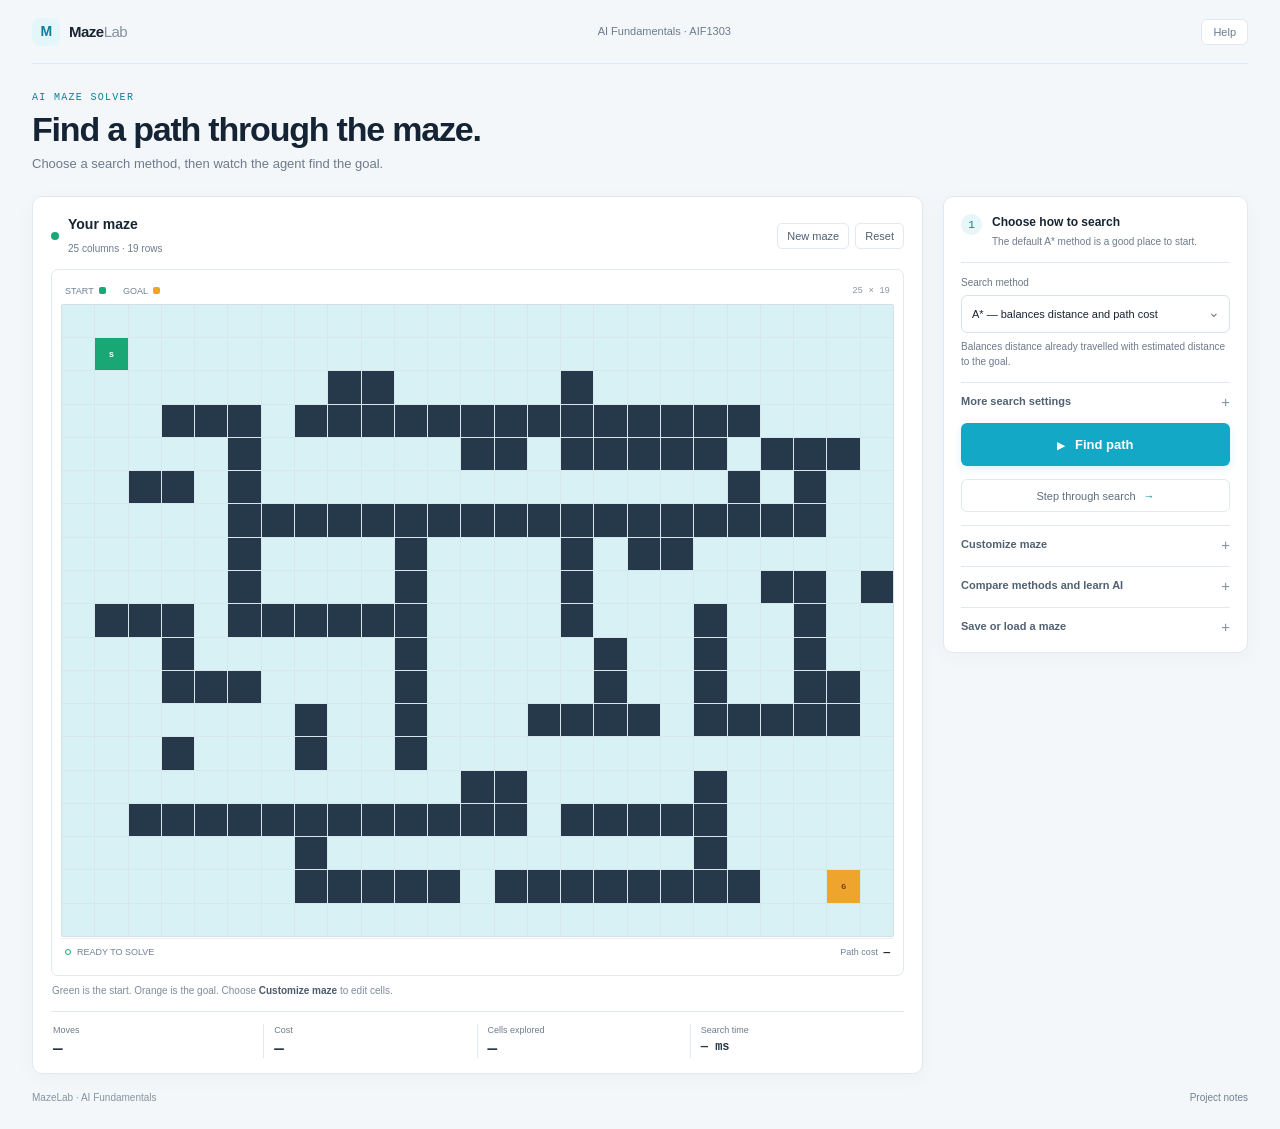
==== index.html @ 2d94a8fa "Simplify MazeLab interface for first-time users" ====
<!doctype html>
<html lang="en">
<head>
  <meta charset="utf-8" />
  <meta name="viewport" content="width=device-width, initial-scale=1" />
  <meta name="theme-color" content="#f4f7fa" />
  <title>MazeLab — AI Maze Solver</title>
  <link rel="stylesheet" href="styles.css" />
</head>
<body>
  <main class="app-shell">
    <header class="topbar">
      <a class="brand" href="#" aria-label="MazeLab home"><span class="brand-mark">M</span><span>Maze<span>Lab</span></span></a>
      <span class="course-label">AI Fundamentals · AIF1303</span>
      <button class="help-button" id="helpBtn" aria-label="Open help">Help</button>
    </header>

    <section class="intro">
      <div>
        <p class="eyebrow">AI MAZE SOLVER</p>
        <h1>Find a path through the maze.</h1>
        <p class="intro-copy">Choose a search method, then watch the agent find the goal.</p>
      </div>
    </section>

    <section class="workspace">
      <section class="map-column" aria-label="Maze workspace">
        <div class="map-toolbar">
          <div class="map-heading"><span class="map-live"></span><div><h2>Your maze</h2><span id="mapSubtitle">25 columns · 19 rows</span></div></div>
          <div class="toolbar-actions">
            <button class="quiet-button" id="generateBtn">New maze</button>
            <button class="quiet-button" id="resetBtn">Reset</button>
          </div>
        </div>
        <div class="board-wrap">
          <div class="board-head"><span>START <i class="key-dot start-dot"></i></span><span>GOAL <i class="key-dot goal-dot"></i></span><span class="coord-label" id="coordLabel">25 × 19</span></div>
          <div id="maze" class="maze" role="grid" aria-label="Editable maze grid"></div>
          <div class="board-foot"><span><i class="foot-pulse"></i><span id="runState">Ready to solve</span></span><span>Path cost <b id="pathCost">—</b></span></div>
        </div>
        <p class="edit-hint">Green is the start. Orange is the goal. Choose <b>Customize maze</b> to edit cells.</p>
        <div class="result-strip" aria-live="polite">
          <div><span>Moves</span><b id="lengthMetric">—</b></div>
          <div><span>Cost</span><b id="costMetric">—</b></div>
          <div><span>Cells explored</span><b id="exploredMetric">—</b></div>
          <div class="result-time"><span>Search time</span><b><strong id="timeMetric">—</strong> ms</b></div>
        </div>
      </section>

      <aside class="control-panel">
        <div class="step-label"><span>1</span><div><b>Choose how to search</b><small>The default A* method is a good place to start.</small></div></div>
        <label class="select-label" for="algorithm">Search method</label>
        <div class="select-wrap"><select id="algorithm"><option value="astar">A* — balances distance and path cost</option><option value="bfs">Breadth-first — fewest moves</option><option value="ucs">Uniform-cost — lowest total cost</option><option value="greedy">Greedy — follows the goal estimate</option></select><span class="select-chevron">⌄</span></div>
        <p class="algorithm-note" id="algorithmNote">Balances distance so far with estimated distance to the goal.</p>

        <details class="settings-details">
          <summary>More search settings</summary>
          <div class="details-content">
            <div class="field-row"><label class="select-label">Distance estimate</label><span class="field-value" id="heuristicValue">Manhattan</span></div>
            <div class="segmented" id="heuristics"><button class="segment active" data-value="manhattan">Manhattan</button><button class="segment" data-value="euclidean">Euclidean</button></div>
            <div class="range-block"><div class="field-row"><label class="select-label" for="sizeRange">Maze size</label><span class="field-value" id="sizeValue">25 × 19</span></div><input id="sizeRange" class="range" type="range" min="15" max="35" step="2" value="25"><div class="range-labels"><span>Smaller</span><span>Larger</span></div></div>
            <div class="range-block"><div class="field-row"><label class="select-label" for="speedRange">Animation speed</label><span class="field-value" id="speedValue">3×</span></div><input id="speedRange" class="range" type="range" min="1" max="5" value="3"><div class="range-labels"><span>Slower</span><span>Faster</span></div></div>
          </div>
        </details>

        <button class="primary-button" id="solveBtn"><span class="play-icon">▶</span> Find path</button>
        <button class="step-button" id="stepBtn">Step through search <span>→</span></button>

        <details class="edit-details">
          <summary>Customize maze</summary>
          <div class="details-content">
            <p class="details-help">Select a tool, then click or drag on the grid. Select a tool again to stop editing.</p>
            <div class="tool-grid">
              <button class="tool" data-tool="wall"><span class="tool-icon wall-icon"></span><span>Draw wall</span></button>
              <button class="tool" data-tool="erase"><span class="tool-icon erase-icon">⌫</span><span>Eraser</span></button>
              <button class="tool" data-tool="start"><span class="tool-icon start-icon"></span><span>Move start</span></button>
              <button class="tool" data-tool="goal"><span class="tool-icon goal-icon"></span><span>Move goal</span></button>
              <button class="tool" data-tool="weight"><span class="tool-icon weight-icon">2</span><span>High-cost tile</span></button>
              <button class="tool clear-tool" id="clearBtn"><span class="tool-icon clear-icon">↺</span><span>Clear walls</span></button>
            </div>
            <p class="tool-hint" id="toolHint">Editing is off. Choose a tool above to begin.</p>
          </div>
        </details>

        <details class="more-details">
          <summary>Compare methods and learn AI</summary>
          <div class="details-content">
            <button class="link-button" id="compareBtn">Compare search methods <span>↗</span></button>
            <button class="link-button" id="cspBtn">Try the constraint puzzle <span>↗</span></button>
            <button class="link-button" id="learnBtn">How does the agent decide? <span>↗</span></button>
          </div>
        </details>

        <details class="save-details">
          <summary>Save or load a maze</summary>
          <div class="details-content file-actions">
            <button class="quiet-button" id="downloadBtn">Export maze</button>
            <label class="quiet-button import-button">Import maze<input id="uploadInput" type="file" accept="application/json,.json" aria-label="Import maze JSON"></label>
          </div>
        </details>
      </aside>
    </section>

    <footer><span>MazeLab · AI Fundamentals</span><a href="README.md">Project notes</a></footer>
  </main>
  <div id="toast" class="toast" role="status"></div>
  <dialog id="modal" class="modal"><div class="modal-top"><span class="modal-kicker">MAZELAB · FIELD NOTES</span><button id="closeModal" aria-label="Close">×</button></div><div id="modalContent"></div></dialog>
  <script src="app.js"></script>
</body>
</html>
---- styles.css ----
:root{--bg:#f4f7fa;--surface:#fff;--line:#e2e8ef;--text:#172432;--muted:#6d7b8b;--soft:#f8fafc;--cyan:#14a8c7;--cyan-dark:#087f9b;--orange:#efa52d;--green:#19a875;--wall:#26394b;--mono:ui-monospace,SFMono-Regular,Menlo,monospace;--sans:Inter,-apple-system,BlinkMacSystemFont,"Segoe UI",sans-serif}*{box-sizing:border-box}body{margin:0;background:var(--bg);color:var(--text);font:14px/1.45 var(--sans);min-height:100vh}.app-shell{max-width:1280px;padding:0 32px;margin:auto}.topbar{height:64px;border-bottom:1px solid var(--line);display:flex;align-items:center;justify-content:space-between}.brand{display:flex;align-items:center;gap:9px;text-decoration:none;color:var(--text);font-size:15px;font-weight:750;letter-spacing:-.5px}.brand>span:last-child>span{font-weight:450;color:#8391a0}.brand-mark{display:grid;place-items:center;width:28px;height:28px;border-radius:8px;background:#e3f6fa;color:var(--cyan-dark);font-size:14px}.course-label{font-size:11px;color:var(--muted)}.help-button{padding:6px 11px;border:1px solid var(--line);border-radius:6px;background:var(--surface);color:var(--muted);font:11px var(--sans);cursor:pointer}.help-button:hover,.quiet-button:hover{border-color:#b8c8d5;color:var(--text)}.intro{padding:28px 0 22px}.eyebrow{font:10px var(--mono);letter-spacing:1.3px;color:var(--cyan-dark);margin:0 0 7px}.intro h1{font-size:clamp(25px,3vw,34px);letter-spacing:-1.2px;line-height:1.13;margin:0;color:#152434}.intro-copy{margin:7px 0 0;color:var(--muted);font-size:13px}.workspace{display:grid;grid-template-columns:minmax(0,1fr) 305px;gap:20px;align-items:start}.map-column,.control-panel{border:1px solid var(--line);border-radius:10px;background:var(--surface);box-shadow:0 5px 20px #20374a08}.map-column{padding:17px 18px 15px;min-width:0}.map-toolbar{display:flex;align-items:center;justify-content:space-between;margin-bottom:12px}.map-heading{display:flex;align-items:center;gap:9px}.map-live{width:8px;height:8px;background:var(--green);border-radius:50%}.map-heading h2{font-size:14px;margin:0 0 2px;font-weight:650}.map-heading span:not(.map-live){font-size:10px;color:var(--muted)}.toolbar-actions{display:flex;gap:6px}.quiet-button{border:1px solid var(--line);background:var(--surface);color:#4f6070;border-radius:5px;padding:6px 9px;font:11px var(--sans);cursor:pointer}.board-wrap{border:1px solid var(--line);border-radius:7px;background:#fff;padding:9px}.board-head,.board-foot{height:25px;display:flex;align-items:center;justify-content:space-between;padding:0 4px;color:#718194;font-size:9px}.board-head{justify-content:flex-start;gap:17px}.key-dot{display:inline-block;margin-left:3px;width:7px;height:7px;border-radius:2px}.start-dot{background:var(--green)}.goal-dot{background:var(--orange)}.coord-label{margin-left:auto;font:9px var(--mono);color:#8795a4}.maze{display:grid;grid-template-columns:repeat(25,minmax(0,1fr));grid-template-rows:repeat(19,minmax(8px,1fr));aspect-ratio:25/19;width:100%;background:#d6e8ed;gap:1px;border:1px solid #d4e0e6;touch-action:none;user-select:none;border-radius:2px;overflow:hidden}.cell{position:relative;background:#d8f1f5;cursor:default;transition:background-color .1s}.maze.editing .cell{cursor:crosshair}.algorithm-note{margin:-6px 0 0;color:var(--muted);font-size:10px;line-height:1.45}.cell:hover{filter:brightness(.95)}.cell.wall{background:var(--wall)!important}.cell.weight{background:#846bb0!important}.cell.start{background:var(--green)!important;z-index:2}.cell.goal{background:var(--orange)!important;z-index:2}.cell.visited{background:#a6dce6!important}.cell.path{background:#ffd47e!important;z-index:1}.cell.path.start{background:var(--green)!important}.cell.path.goal{background:var(--orange)!important}.cell.weight:after{content:'2';position:absolute;inset:0;display:grid;place-items:center;color:#fff;font:7px var(--mono)}.cell.start:after{content:'S';position:absolute;inset:0;display:grid;place-items:center;color:#fff;font:700 8px var(--mono)}.cell.goal:after{content:'G';position:absolute;inset:0;display:grid;place-items:center;color:#63410b;font:700 8px var(--mono)}.board-foot{border-top:1px solid #eef1f4;margin-top:1px;height:28px}.board-foot>span:first-child{display:flex;align-items:center;gap:6px}.foot-pulse{width:6px;height:6px;border:1px solid var(--green);border-radius:50%}.board-foot b{color:var(--text);font:600 11px var(--mono);margin-left:3px}.edit-hint{font-size:10px;color:#7e8c99;margin:8px 1px 13px}.edit-hint b{font-weight:600;color:#4a5b6b}.result-strip{display:grid;grid-template-columns:repeat(4,1fr);border-top:1px solid var(--line);padding-top:12px}.result-strip>div{display:flex;flex-direction:column;gap:3px;padding:0 10px;border-right:1px solid var(--line)}.result-strip>div:first-child{padding-left:2px}.result-strip>div:last-child{border:0}.result-strip span{font-size:9px;color:var(--muted)}.result-strip b{font:600 16px var(--mono);color:#25384a}.result-strip .result-time b{font-size:12px}.result-strip .result-time strong{font-weight:600}.control-panel{padding:17px;display:flex;flex-direction:column;gap:13px}.step-label{display:flex;gap:10px;align-items:flex-start;padding-bottom:13px;border-bottom:1px solid var(--line)}.step-label>span{display:grid;place-items:center;width:21px;height:21px;flex:0 0 21px;background:#e7f6f8;border-radius:50%;color:var(--cyan-dark);font:11px var(--mono)}.step-label div{display:flex;flex-direction:column;gap:3px}.step-label b{font-size:12px;font-weight:650}.step-label small{font-size:10px;line-height:1.4;color:var(--muted)}.select-label{font-size:10px;color:#687787}.control-panel>.select-label{margin-bottom:-8px}.select-wrap{position:relative}.select-wrap select{appearance:none;width:100%;height:38px;border:1px solid #d9e2e9;border-radius:6px;background:#fff;color:var(--text);font:11px var(--sans);padding:0 29px 0 10px;outline:none}.select-wrap select:focus{border-color:var(--cyan)}.select-chevron{position:absolute;right:10px;top:7px;color:#708191;pointer-events:none}.primary-button{height:43px;border:0;border-radius:6px;background:var(--cyan);color:#fff;font:650 13px var(--sans);cursor:pointer;box-shadow:0 3px 8px #14a8c726}.primary-button:hover{background:var(--cyan-dark)}.play-icon{font-size:10px;margin-right:6px}.step-button{height:33px;border:1px solid var(--line);border-radius:6px;background:#fff;color:#5e6e7d;font:11px var(--sans);cursor:pointer}.step-button span{color:var(--cyan-dark);padding-left:5px}.step-button:hover{border-color:#bccad5;color:var(--text)}details{border-top:1px solid var(--line);padding-top:10px}summary{list-style:none;cursor:pointer;display:flex;align-items:center;justify-content:space-between;color:#506172;font-size:11px;font-weight:550}summary::-webkit-details-marker{display:none}summary:after{content:'+';font:15px var(--sans);color:#8292a1}details[open]>summary:after{content:'−'}.details-content{padding-top:11px}.settings-details{margin-top:0}.field-row{display:flex;align-items:center;justify-content:space-between}.field-value{font:10px var(--mono);color:#537180}.segmented{display:flex;gap:4px;margin-top:7px;padding:3px;background:#f2f5f7;border-radius:5px}.segment{flex:1;padding:6px;border:0;border-radius:3px;background:transparent;color:#758392;font:9px var(--sans);cursor:pointer}.segment.active{background:#fff;color:#207c90;box-shadow:0 1px 3px #132c3b18}.range-block{margin-top:13px}.range{appearance:none;width:100%;height:3px;background:#dce4e9;display:block;margin:11px 0 6px;border-radius:3px;outline:none}.range::-webkit-slider-thumb{appearance:none;width:11px;height:11px;border:2px solid white;border-radius:50%;background:var(--cyan);box-shadow:0 0 0 1px var(--cyan);cursor:grab}.range-labels{display:flex;justify-content:space-between;color:#9aa5af;font-size:9px}.edit-details,.more-details,.save-details{margin-top:0}.details-help,.tool-hint{font-size:10px;line-height:1.4;color:var(--muted);margin:0 0 9px}.tool-grid{display:grid;grid-template-columns:1fr 1fr;gap:5px}.tool{display:flex;align-items:center;gap:7px;min-height:32px;border:1px solid var(--line);background:#fff;color:#536474;border-radius:5px;padding:5px 7px;font:10px var(--sans);cursor:pointer}.tool.active{border-color:#55bacd;background:#edf9fb;color:#087f9b}.tool-icon{width:10px;height:10px;display:grid;place-items:center;flex:0 0 10px}.wall-icon{background:var(--wall);border-radius:2px}.erase-icon,.clear-icon{font-size:12px}.start-icon{width:8px;height:8px;border-radius:50%;background:var(--green)}.goal-icon{width:8px;height:8px;background:var(--orange);border-radius:2px}.weight-icon{border:1px solid #8a70b3;color:#7961a0;border-radius:2px;font:7px var(--mono)}.clear-tool{color:#607181}.tool-hint{margin:8px 0 0}.link-button{display:flex;width:100%;justify-content:space-between;align-items:center;border:0;background:transparent;color:#536575;padding:7px 0;text-align:left;font:10px var(--sans);cursor:pointer}.link-button+ .link-button{border-top:1px solid #eef1f4}.link-button span{color:var(--cyan-dark)}.file-actions{display:flex;gap:7px}.import-button{position:relative;overflow:hidden;cursor:pointer}.import-button input{position:absolute;inset:0;opacity:0;width:100%;height:100%;cursor:pointer}.toast{position:fixed;bottom:18px;left:50%;transform:translate(-50%,15px);opacity:0;pointer-events:none;background:#223343;color:#fff;padding:9px 13px;border-radius:6px;font:11px var(--sans);z-index:20;transition:.18s;box-shadow:0 8px 25px #0002}.toast.show{opacity:1;transform:translate(-50%,0)}.modal{width:min(560px,calc(100% - 28px));border:1px solid #d8e1e8;border-radius:10px;background:#fff;color:var(--text);padding:19px;box-shadow:0 22px 70px #1e344025}.modal::backdrop{background:#1c2b3e44;backdrop-filter:blur(2px)}.modal-top{display:flex;justify-content:space-between;align-items:center;border-bottom:1px solid var(--line);padding-bottom:10px}.modal-top button{width:26px;height:26px;border:0;border-radius:5px;background:#f3f6f8;color:#657484;font-size:19px;cursor:pointer}.modal-kicker{color:var(--cyan-dark);font:9px var(--mono);letter-spacing:.5px}.modal h2{font-size:21px;line-height:1.2;letter-spacing:-.4px;margin:18px 0 7px}.modal p{font-size:12px;line-height:1.6;color:#697887}.modal h3{font-size:11px;color:#297f92;margin:15px 0 3px}.modal ul{padding-left:17px;color:#5f6f7e;font-size:11px;line-height:1.8}.comparison{width:100%;border-collapse:collapse;margin-top:14px;font:10px var(--sans)}.comparison th,.comparison td{padding:9px 7px;border-bottom:1px solid var(--line);text-align:left}.comparison th{color:#748291;font-size:9px}.comparison td{color:#344556}.comparison tr.best td:first-child{color:#198864;font-weight:650}.modal-callout{border-left:2px solid var(--cyan);background:#eff8fa;padding:9px 11px;color:#526879;font-size:10px;line-height:1.55;margin-top:13px}.csp-graph{display:grid;grid-template-columns:repeat(3,1fr);gap:7px;margin:14px 0}.csp-graph article{min-height:53px;border:1px solid color-mix(in srgb,var(--zone),transparent 52%);background:color-mix(in srgb,var(--zone),transparent 93%);border-radius:5px;padding:8px;display:flex;flex-direction:column;gap:5px}.csp-graph article span{font:8px var(--mono);color:#7b8996;letter-spacing:.6px}.csp-graph article b{font-size:10px;color:var(--zone)}.csp-stats{display:flex;gap:12px;flex-wrap:wrap;font-size:9px;color:#697887}.csp-stats b{font:600 12px var(--mono);color:#344657;margin-right:3px}footer{display:flex;justify-content:space-between;padding:17px 0 22px;color:#8794a1;font-size:10px}footer a{color:#718190;text-decoration:none}footer a:hover{color:var(--cyan-dark)}
@media(max-width:900px){.app-shell{padding:0 20px}.workspace{grid-template-columns:minmax(0,1fr) 275px;gap:12px}.map-column{padding:12px}.control-panel{padding:13px}.result-strip>div{padding:0 6px}}
@media(max-width:700px){.app-shell{padding:0 12px}.topbar{height:56px}.course-label{display:none}.intro{padding:22px 0 17px}.intro h1{font-size:26px}.intro-copy{font-size:12px}.workspace{grid-template-columns:1fr;gap:11px}.map-column{order:1}.control-panel{order:2}.maze{grid-template-rows:repeat(var(--rows,19),minmax(7px,1fr))}.board-wrap{padding:6px}.result-strip{grid-template-columns:repeat(4,1fr)}.result-strip span{font-size:8px}.result-strip b{font-size:13px}.result-strip .result-time b{font-size:10px}.control-panel{gap:11px}.toolbar-actions{gap:4px}.quiet-button{padding:6px 7px;font-size:10px}.edit-hint{margin-bottom:10px}.modal{padding:15px}.modal h2{font-size:18px}}
@media(max-width:390px){.result-strip{grid-template-columns:repeat(2,1fr);row-gap:10px}.result-strip>div:nth-child(2){border-right:0}.result-strip>div:nth-child(3){padding-left:2px}.board-head{gap:10px}.coord-label{font-size:8px}}
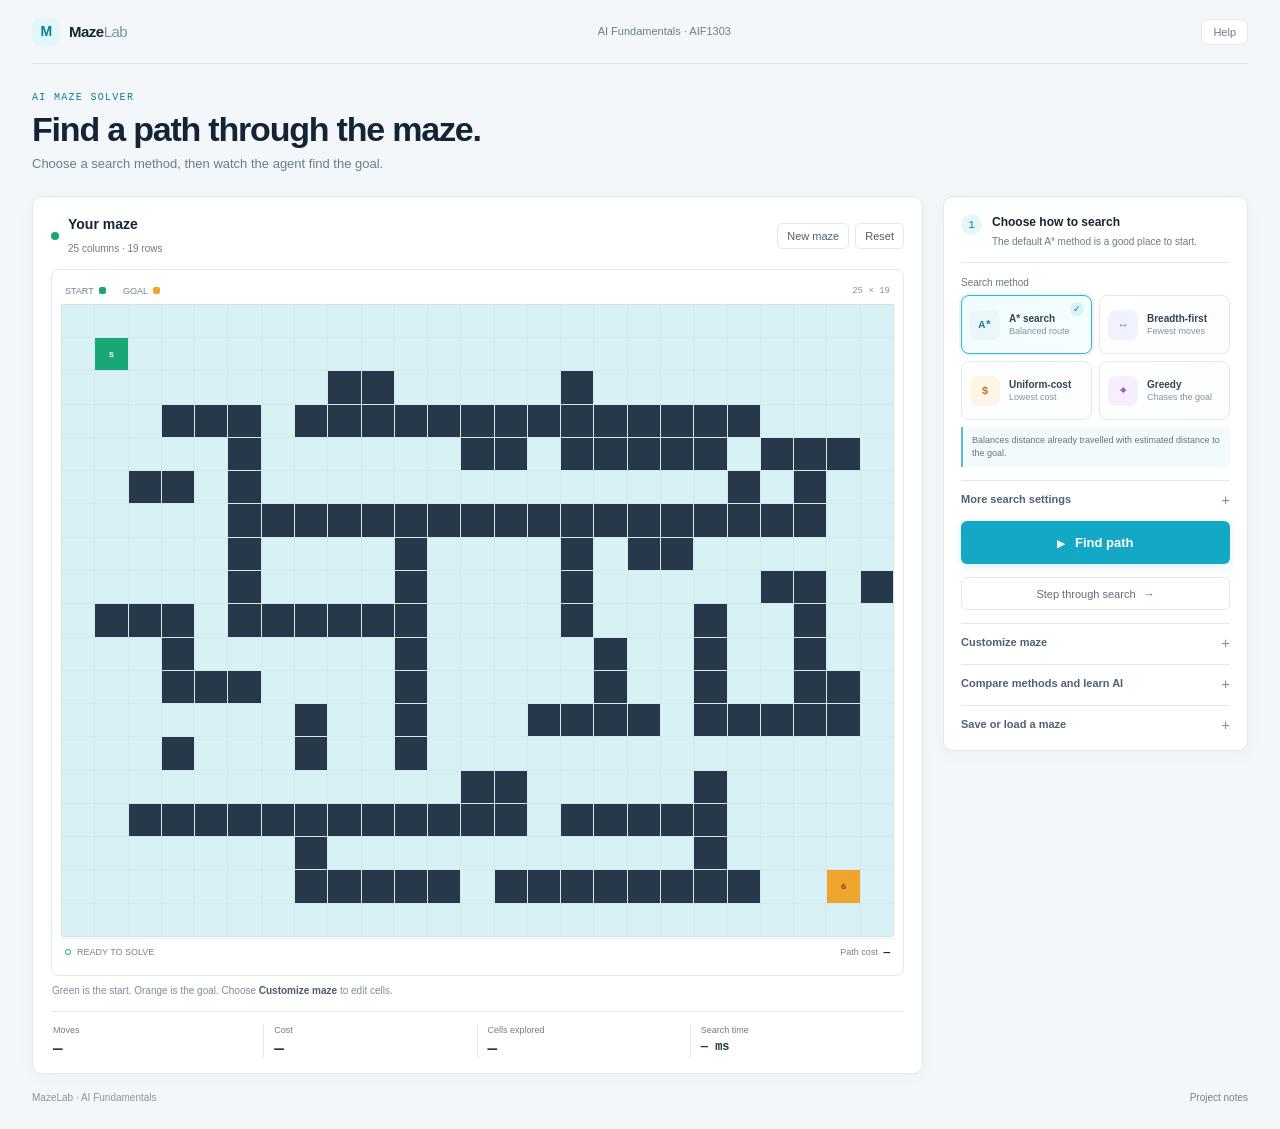
==== commit 1ee5c3ed: "Make search method selection interactive" ====
--- a/index.html
+++ b/index.html
@@ -48,8 +48,13 @@
 
       <aside class="control-panel">
         <div class="step-label"><span>1</span><div><b>Choose how to search</b><small>The default A* method is a good place to start.</small></div></div>
-        <label class="select-label" for="algorithm">Search method</label>
-        <div class="select-wrap"><select id="algorithm"><option value="astar">A* — balances distance and path cost</option><option value="bfs">Breadth-first — fewest moves</option><option value="ucs">Uniform-cost — lowest total cost</option><option value="greedy">Greedy — follows the goal estimate</option></select><span class="select-chevron">⌄</span></div>
+        <span class="select-label">Search method</span>
+        <div class="algorithm-picker" role="group" aria-label="Choose a search method">
+          <button class="algorithm-card selected" type="button" data-algorithm="astar" aria-pressed="true"><span class="algorithm-symbol">A*</span><span class="algorithm-copy"><b>A* search</b><small>Balanced route</small></span><span class="algorithm-check">✓</span></button>
+          <button class="algorithm-card" type="button" data-algorithm="bfs" aria-pressed="false"><span class="algorithm-symbol">↔</span><span class="algorithm-copy"><b>Breadth-first</b><small>Fewest moves</small></span><span class="algorithm-check">✓</span></button>
+          <button class="algorithm-card" type="button" data-algorithm="ucs" aria-pressed="false"><span class="algorithm-symbol">$</span><span class="algorithm-copy"><b>Uniform-cost</b><small>Lowest cost</small></span><span class="algorithm-check">✓</span></button>
+          <button class="algorithm-card" type="button" data-algorithm="greedy" aria-pressed="false"><span class="algorithm-symbol">⌖</span><span class="algorithm-copy"><b>Greedy</b><small>Chases the goal</small></span><span class="algorithm-check">✓</span></button>
+        </div>
         <p class="algorithm-note" id="algorithmNote">Balances distance so far with estimated distance to the goal.</p>
 
         <details class="settings-details">
--- a/styles.css
+++ b/styles.css
@@ -1,4 +1,4 @@
-:root{--bg:#f4f7fa;--surface:#fff;--line:#e2e8ef;--text:#172432;--muted:#6d7b8b;--soft:#f8fafc;--cyan:#14a8c7;--cyan-dark:#087f9b;--orange:#efa52d;--green:#19a875;--wall:#26394b;--mono:ui-monospace,SFMono-Regular,Menlo,monospace;--sans:Inter,-apple-system,BlinkMacSystemFont,"Segoe UI",sans-serif}*{box-sizing:border-box}body{margin:0;background:var(--bg);color:var(--text);font:14px/1.45 var(--sans);min-height:100vh}.app-shell{max-width:1280px;padding:0 32px;margin:auto}.topbar{height:64px;border-bottom:1px solid var(--line);display:flex;align-items:center;justify-content:space-between}.brand{display:flex;align-items:center;gap:9px;text-decoration:none;color:var(--text);font-size:15px;font-weight:750;letter-spacing:-.5px}.brand>span:last-child>span{font-weight:450;color:#8391a0}.brand-mark{display:grid;place-items:center;width:28px;height:28px;border-radius:8px;background:#e3f6fa;color:var(--cyan-dark);font-size:14px}.course-label{font-size:11px;color:var(--muted)}.help-button{padding:6px 11px;border:1px solid var(--line);border-radius:6px;background:var(--surface);color:var(--muted);font:11px var(--sans);cursor:pointer}.help-button:hover,.quiet-button:hover{border-color:#b8c8d5;color:var(--text)}.intro{padding:28px 0 22px}.eyebrow{font:10px var(--mono);letter-spacing:1.3px;color:var(--cyan-dark);margin:0 0 7px}.intro h1{font-size:clamp(25px,3vw,34px);letter-spacing:-1.2px;line-height:1.13;margin:0;color:#152434}.intro-copy{margin:7px 0 0;color:var(--muted);font-size:13px}.workspace{display:grid;grid-template-columns:minmax(0,1fr) 305px;gap:20px;align-items:start}.map-column,.control-panel{border:1px solid var(--line);border-radius:10px;background:var(--surface);box-shadow:0 5px 20px #20374a08}.map-column{padding:17px 18px 15px;min-width:0}.map-toolbar{display:flex;align-items:center;justify-content:space-between;margin-bottom:12px}.map-heading{display:flex;align-items:center;gap:9px}.map-live{width:8px;height:8px;background:var(--green);border-radius:50%}.map-heading h2{font-size:14px;margin:0 0 2px;font-weight:650}.map-heading span:not(.map-live){font-size:10px;color:var(--muted)}.toolbar-actions{display:flex;gap:6px}.quiet-button{border:1px solid var(--line);background:var(--surface);color:#4f6070;border-radius:5px;padding:6px 9px;font:11px var(--sans);cursor:pointer}.board-wrap{border:1px solid var(--line);border-radius:7px;background:#fff;padding:9px}.board-head,.board-foot{height:25px;display:flex;align-items:center;justify-content:space-between;padding:0 4px;color:#718194;font-size:9px}.board-head{justify-content:flex-start;gap:17px}.key-dot{display:inline-block;margin-left:3px;width:7px;height:7px;border-radius:2px}.start-dot{background:var(--green)}.goal-dot{background:var(--orange)}.coord-label{margin-left:auto;font:9px var(--mono);color:#8795a4}.maze{display:grid;grid-template-columns:repeat(25,minmax(0,1fr));grid-template-rows:repeat(19,minmax(8px,1fr));aspect-ratio:25/19;width:100%;background:#d6e8ed;gap:1px;border:1px solid #d4e0e6;touch-action:none;user-select:none;border-radius:2px;overflow:hidden}.cell{position:relative;background:#d8f1f5;cursor:default;transition:background-color .1s}.maze.editing .cell{cursor:crosshair}.algorithm-note{margin:-6px 0 0;color:var(--muted);font-size:10px;line-height:1.45}.cell:hover{filter:brightness(.95)}.cell.wall{background:var(--wall)!important}.cell.weight{background:#846bb0!important}.cell.start{background:var(--green)!important;z-index:2}.cell.goal{background:var(--orange)!important;z-index:2}.cell.visited{background:#a6dce6!important}.cell.path{background:#ffd47e!important;z-index:1}.cell.path.start{background:var(--green)!important}.cell.path.goal{background:var(--orange)!important}.cell.weight:after{content:'2';position:absolute;inset:0;display:grid;place-items:center;color:#fff;font:7px var(--mono)}.cell.start:after{content:'S';position:absolute;inset:0;display:grid;place-items:center;color:#fff;font:700 8px var(--mono)}.cell.goal:after{content:'G';position:absolute;inset:0;display:grid;place-items:center;color:#63410b;font:700 8px var(--mono)}.board-foot{border-top:1px solid #eef1f4;margin-top:1px;height:28px}.board-foot>span:first-child{display:flex;align-items:center;gap:6px}.foot-pulse{width:6px;height:6px;border:1px solid var(--green);border-radius:50%}.board-foot b{color:var(--text);font:600 11px var(--mono);margin-left:3px}.edit-hint{font-size:10px;color:#7e8c99;margin:8px 1px 13px}.edit-hint b{font-weight:600;color:#4a5b6b}.result-strip{display:grid;grid-template-columns:repeat(4,1fr);border-top:1px solid var(--line);padding-top:12px}.result-strip>div{display:flex;flex-direction:column;gap:3px;padding:0 10px;border-right:1px solid var(--line)}.result-strip>div:first-child{padding-left:2px}.result-strip>div:last-child{border:0}.result-strip span{font-size:9px;color:var(--muted)}.result-strip b{font:600 16px var(--mono);color:#25384a}.result-strip .result-time b{font-size:12px}.result-strip .result-time strong{font-weight:600}.control-panel{padding:17px;display:flex;flex-direction:column;gap:13px}.step-label{display:flex;gap:10px;align-items:flex-start;padding-bottom:13px;border-bottom:1px solid var(--line)}.step-label>span{display:grid;place-items:center;width:21px;height:21px;flex:0 0 21px;background:#e7f6f8;border-radius:50%;color:var(--cyan-dark);font:11px var(--mono)}.step-label div{display:flex;flex-direction:column;gap:3px}.step-label b{font-size:12px;font-weight:650}.step-label small{font-size:10px;line-height:1.4;color:var(--muted)}.select-label{font-size:10px;color:#687787}.control-panel>.select-label{margin-bottom:-8px}.select-wrap{position:relative}.select-wrap select{appearance:none;width:100%;height:38px;border:1px solid #d9e2e9;border-radius:6px;background:#fff;color:var(--text);font:11px var(--sans);padding:0 29px 0 10px;outline:none}.select-wrap select:focus{border-color:var(--cyan)}.select-chevron{position:absolute;right:10px;top:7px;color:#708191;pointer-events:none}.primary-button{height:43px;border:0;border-radius:6px;background:var(--cyan);color:#fff;font:650 13px var(--sans);cursor:pointer;box-shadow:0 3px 8px #14a8c726}.primary-button:hover{background:var(--cyan-dark)}.play-icon{font-size:10px;margin-right:6px}.step-button{height:33px;border:1px solid var(--line);border-radius:6px;background:#fff;color:#5e6e7d;font:11px var(--sans);cursor:pointer}.step-button span{color:var(--cyan-dark);padding-left:5px}.step-button:hover{border-color:#bccad5;color:var(--text)}details{border-top:1px solid var(--line);padding-top:10px}summary{list-style:none;cursor:pointer;display:flex;align-items:center;justify-content:space-between;color:#506172;font-size:11px;font-weight:550}summary::-webkit-details-marker{display:none}summary:after{content:'+';font:15px var(--sans);color:#8292a1}details[open]>summary:after{content:'−'}.details-content{padding-top:11px}.settings-details{margin-top:0}.field-row{display:flex;align-items:center;justify-content:space-between}.field-value{font:10px var(--mono);color:#537180}.segmented{display:flex;gap:4px;margin-top:7px;padding:3px;background:#f2f5f7;border-radius:5px}.segment{flex:1;padding:6px;border:0;border-radius:3px;background:transparent;color:#758392;font:9px var(--sans);cursor:pointer}.segment.active{background:#fff;color:#207c90;box-shadow:0 1px 3px #132c3b18}.range-block{margin-top:13px}.range{appearance:none;width:100%;height:3px;background:#dce4e9;display:block;margin:11px 0 6px;border-radius:3px;outline:none}.range::-webkit-slider-thumb{appearance:none;width:11px;height:11px;border:2px solid white;border-radius:50%;background:var(--cyan);box-shadow:0 0 0 1px var(--cyan);cursor:grab}.range-labels{display:flex;justify-content:space-between;color:#9aa5af;font-size:9px}.edit-details,.more-details,.save-details{margin-top:0}.details-help,.tool-hint{font-size:10px;line-height:1.4;color:var(--muted);margin:0 0 9px}.tool-grid{display:grid;grid-template-columns:1fr 1fr;gap:5px}.tool{display:flex;align-items:center;gap:7px;min-height:32px;border:1px solid var(--line);background:#fff;color:#536474;border-radius:5px;padding:5px 7px;font:10px var(--sans);cursor:pointer}.tool.active{border-color:#55bacd;background:#edf9fb;color:#087f9b}.tool-icon{width:10px;height:10px;display:grid;place-items:center;flex:0 0 10px}.wall-icon{background:var(--wall);border-radius:2px}.erase-icon,.clear-icon{font-size:12px}.start-icon{width:8px;height:8px;border-radius:50%;background:var(--green)}.goal-icon{width:8px;height:8px;background:var(--orange);border-radius:2px}.weight-icon{border:1px solid #8a70b3;color:#7961a0;border-radius:2px;font:7px var(--mono)}.clear-tool{color:#607181}.tool-hint{margin:8px 0 0}.link-button{display:flex;width:100%;justify-content:space-between;align-items:center;border:0;background:transparent;color:#536575;padding:7px 0;text-align:left;font:10px var(--sans);cursor:pointer}.link-button+ .link-button{border-top:1px solid #eef1f4}.link-button span{color:var(--cyan-dark)}.file-actions{display:flex;gap:7px}.import-button{position:relative;overflow:hidden;cursor:pointer}.import-button input{position:absolute;inset:0;opacity:0;width:100%;height:100%;cursor:pointer}.toast{position:fixed;bottom:18px;left:50%;transform:translate(-50%,15px);opacity:0;pointer-events:none;background:#223343;color:#fff;padding:9px 13px;border-radius:6px;font:11px var(--sans);z-index:20;transition:.18s;box-shadow:0 8px 25px #0002}.toast.show{opacity:1;transform:translate(-50%,0)}.modal{width:min(560px,calc(100% - 28px));border:1px solid #d8e1e8;border-radius:10px;background:#fff;color:var(--text);padding:19px;box-shadow:0 22px 70px #1e344025}.modal::backdrop{background:#1c2b3e44;backdrop-filter:blur(2px)}.modal-top{display:flex;justify-content:space-between;align-items:center;border-bottom:1px solid var(--line);padding-bottom:10px}.modal-top button{width:26px;height:26px;border:0;border-radius:5px;background:#f3f6f8;color:#657484;font-size:19px;cursor:pointer}.modal-kicker{color:var(--cyan-dark);font:9px var(--mono);letter-spacing:.5px}.modal h2{font-size:21px;line-height:1.2;letter-spacing:-.4px;margin:18px 0 7px}.modal p{font-size:12px;line-height:1.6;color:#697887}.modal h3{font-size:11px;color:#297f92;margin:15px 0 3px}.modal ul{padding-left:17px;color:#5f6f7e;font-size:11px;line-height:1.8}.comparison{width:100%;border-collapse:collapse;margin-top:14px;font:10px var(--sans)}.comparison th,.comparison td{padding:9px 7px;border-bottom:1px solid var(--line);text-align:left}.comparison th{color:#748291;font-size:9px}.comparison td{color:#344556}.comparison tr.best td:first-child{color:#198864;font-weight:650}.modal-callout{border-left:2px solid var(--cyan);background:#eff8fa;padding:9px 11px;color:#526879;font-size:10px;line-height:1.55;margin-top:13px}.csp-graph{display:grid;grid-template-columns:repeat(3,1fr);gap:7px;margin:14px 0}.csp-graph article{min-height:53px;border:1px solid color-mix(in srgb,var(--zone),transparent 52%);background:color-mix(in srgb,var(--zone),transparent 93%);border-radius:5px;padding:8px;display:flex;flex-direction:column;gap:5px}.csp-graph article span{font:8px var(--mono);color:#7b8996;letter-spacing:.6px}.csp-graph article b{font-size:10px;color:var(--zone)}.csp-stats{display:flex;gap:12px;flex-wrap:wrap;font-size:9px;color:#697887}.csp-stats b{font:600 12px var(--mono);color:#344657;margin-right:3px}footer{display:flex;justify-content:space-between;padding:17px 0 22px;color:#8794a1;font-size:10px}footer a{color:#718190;text-decoration:none}footer a:hover{color:var(--cyan-dark)}
+:root{--bg:#f4f7fa;--surface:#fff;--line:#e2e8ef;--text:#172432;--muted:#6d7b8b;--soft:#f8fafc;--cyan:#14a8c7;--cyan-dark:#087f9b;--orange:#efa52d;--green:#19a875;--wall:#26394b;--mono:ui-monospace,SFMono-Regular,Menlo,monospace;--sans:Inter,-apple-system,BlinkMacSystemFont,"Segoe UI",sans-serif}*{box-sizing:border-box}body{margin:0;background:var(--bg);color:var(--text);font:14px/1.45 var(--sans);min-height:100vh}.app-shell{max-width:1280px;padding:0 32px;margin:auto}.topbar{height:64px;border-bottom:1px solid var(--line);display:flex;align-items:center;justify-content:space-between}.brand{display:flex;align-items:center;gap:9px;text-decoration:none;color:var(--text);font-size:15px;font-weight:750;letter-spacing:-.5px}.brand>span:last-child>span{font-weight:450;color:#8391a0}.brand-mark{display:grid;place-items:center;width:28px;height:28px;border-radius:8px;background:#e3f6fa;color:var(--cyan-dark);font-size:14px}.course-label{font-size:11px;color:var(--muted)}.help-button{padding:6px 11px;border:1px solid var(--line);border-radius:6px;background:var(--surface);color:var(--muted);font:11px var(--sans);cursor:pointer}.help-button:hover,.quiet-button:hover{border-color:#b8c8d5;color:var(--text)}.intro{padding:28px 0 22px}.eyebrow{font:10px var(--mono);letter-spacing:1.3px;color:var(--cyan-dark);margin:0 0 7px}.intro h1{font-size:clamp(25px,3vw,34px);letter-spacing:-1.2px;line-height:1.13;margin:0;color:#152434}.intro-copy{margin:7px 0 0;color:var(--muted);font-size:13px}.workspace{display:grid;grid-template-columns:minmax(0,1fr) 305px;gap:20px;align-items:start}.map-column,.control-panel{border:1px solid var(--line);border-radius:10px;background:var(--surface);box-shadow:0 5px 20px #20374a08}.map-column{padding:17px 18px 15px;min-width:0}.map-toolbar{display:flex;align-items:center;justify-content:space-between;margin-bottom:12px}.map-heading{display:flex;align-items:center;gap:9px}.map-live{width:8px;height:8px;background:var(--green);border-radius:50%}.map-heading h2{font-size:14px;margin:0 0 2px;font-weight:650}.map-heading span:not(.map-live){font-size:10px;color:var(--muted)}.toolbar-actions{display:flex;gap:6px}.quiet-button{border:1px solid var(--line);background:var(--surface);color:#4f6070;border-radius:5px;padding:6px 9px;font:11px var(--sans);cursor:pointer}.board-wrap{border:1px solid var(--line);border-radius:7px;background:#fff;padding:9px}.board-head,.board-foot{height:25px;display:flex;align-items:center;justify-content:space-between;padding:0 4px;color:#718194;font-size:9px}.board-head{justify-content:flex-start;gap:17px}.key-dot{display:inline-block;margin-left:3px;width:7px;height:7px;border-radius:2px}.start-dot{background:var(--green)}.goal-dot{background:var(--orange)}.coord-label{margin-left:auto;font:9px var(--mono);color:#8795a4}.maze{display:grid;grid-template-columns:repeat(25,minmax(0,1fr));grid-template-rows:repeat(19,minmax(8px,1fr));aspect-ratio:25/19;width:100%;background:#d6e8ed;gap:1px;border:1px solid #d4e0e6;touch-action:none;user-select:none;border-radius:2px;overflow:hidden}.cell{position:relative;background:#d8f1f5;cursor:default;transition:background-color .1s}.maze.editing .cell{cursor:crosshair}.algorithm-note{margin:-6px 0 0;color:var(--muted);font-size:10px;line-height:1.45}.cell:hover{filter:brightness(.95)}.cell.wall{background:var(--wall)!important}.cell.weight{background:#846bb0!important}.cell.start{background:var(--green)!important;z-index:2}.cell.goal{background:var(--orange)!important;z-index:2}.cell.visited{background:#a6dce6!important}.cell.path{background:#ffd47e!important;z-index:1}.cell.path.start{background:var(--green)!important}.cell.path.goal{background:var(--orange)!important}.cell.weight:after{content:'2';position:absolute;inset:0;display:grid;place-items:center;color:#fff;font:7px var(--mono)}.cell.start:after{content:'S';position:absolute;inset:0;display:grid;place-items:center;color:#fff;font:700 8px var(--mono)}.cell.goal:after{content:'G';position:absolute;inset:0;display:grid;place-items:center;color:#63410b;font:700 8px var(--mono)}.board-foot{border-top:1px solid #eef1f4;margin-top:1px;height:28px}.board-foot>span:first-child{display:flex;align-items:center;gap:6px}.foot-pulse{width:6px;height:6px;border:1px solid var(--green);border-radius:50%}.board-foot b{color:var(--text);font:600 11px var(--mono);margin-left:3px}.edit-hint{font-size:10px;color:#7e8c99;margin:8px 1px 13px}.edit-hint b{font-weight:600;color:#4a5b6b}.result-strip{display:grid;grid-template-columns:repeat(4,1fr);border-top:1px solid var(--line);padding-top:12px}.result-strip>div{display:flex;flex-direction:column;gap:3px;padding:0 10px;border-right:1px solid var(--line)}.result-strip>div:first-child{padding-left:2px}.result-strip>div:last-child{border:0}.result-strip span{font-size:9px;color:var(--muted)}.result-strip b{font:600 16px var(--mono);color:#25384a}.result-strip .result-time b{font-size:12px}.result-strip .result-time strong{font-weight:600}.control-panel{padding:17px;display:flex;flex-direction:column;gap:13px}.step-label{display:flex;gap:10px;align-items:flex-start;padding-bottom:13px;border-bottom:1px solid var(--line)}.step-label>span{display:grid;place-items:center;width:21px;height:21px;flex:0 0 21px;background:#e7f6f8;border-radius:50%;color:var(--cyan-dark);font:11px var(--mono)}.step-label div{display:flex;flex-direction:column;gap:3px}.step-label b{font-size:12px;font-weight:650}.step-label small{font-size:10px;line-height:1.4;color:var(--muted)}.select-label{font-size:10px;color:#687787}.control-panel>.select-label{margin-bottom:-8px}.algorithm-picker{display:grid;grid-template-columns:1fr 1fr;gap:7px}.algorithm-card{position:relative;display:flex;align-items:center;gap:9px;min-height:59px;padding:8px;border:1px solid #e3e9ee;border-radius:8px;background:linear-gradient(145deg,#fff,#fbfdfe);text-align:left;cursor:pointer;transition:border-color .18s,background .18s,box-shadow .18s,transform .18s}.algorithm-card:hover{transform:translateY(-1px);border-color:#a5dbe4;box-shadow:0 5px 12px #1e64710d}.algorithm-card:focus-visible{outline:3px solid #91deec;outline-offset:2px}.algorithm-card.selected{border-color:#38b5ca;background:linear-gradient(145deg,#effbfd,#f8feff);box-shadow:0 0 0 2px #38b5ca20}.algorithm-symbol{display:grid;place-items:center;width:30px;height:30px;flex:0 0 30px;border-radius:8px;background:#eaf6f8;color:#167f91;font:700 11px var(--mono)}.algorithm-card:nth-child(2) .algorithm-symbol{background:#f0f2ff;color:#6669af}.algorithm-card:nth-child(3) .algorithm-symbol{background:#fff5e7;color:#b4771e}.algorithm-card:nth-child(4) .algorithm-symbol{background:#f7efff;color:#8558a8}.algorithm-copy{display:flex;min-width:0;flex-direction:column;gap:2px}.algorithm-copy b{font-size:10px;color:#314355;white-space:nowrap}.algorithm-copy small{font-size:9px;color:#84919e;white-space:nowrap}.algorithm-check{position:absolute;right:7px;top:6px;display:grid;place-items:center;width:14px;height:14px;border-radius:50%;background:#d8f4f6;color:#087f91;font-size:9px;opacity:0;transform:scale(.7);transition:.18s}.algorithm-card.selected .algorithm-check{opacity:1;transform:scale(1)}.algorithm-note{min-height:29px;padding:7px 9px;margin:-6px 0 0;border-left:2px solid #54bfd0;border-radius:0 5px 5px 0;background:#f3fafb;color:#647583;font-size:9px;line-height:1.45}.primary-button{height:43px;border:0;border-radius:6px;background:var(--cyan);color:#fff;font:650 13px var(--sans);cursor:pointer;box-shadow:0 3px 8px #14a8c726}.primary-button:hover{background:var(--cyan-dark)}.play-icon{font-size:10px;margin-right:6px}.step-button{height:33px;border:1px solid var(--line);border-radius:6px;background:#fff;color:#5e6e7d;font:11px var(--sans);cursor:pointer}.step-button span{color:var(--cyan-dark);padding-left:5px}.step-button:hover{border-color:#bccad5;color:var(--text)}details{border-top:1px solid var(--line);padding-top:10px}summary{list-style:none;cursor:pointer;display:flex;align-items:center;justify-content:space-between;color:#506172;font-size:11px;font-weight:550}summary::-webkit-details-marker{display:none}summary:after{content:'+';font:15px var(--sans);color:#8292a1}details[open]>summary:after{content:'−'}.details-content{padding-top:11px}.settings-details{margin-top:0}.field-row{display:flex;align-items:center;justify-content:space-between}.field-value{font:10px var(--mono);color:#537180}.segmented{display:flex;gap:4px;margin-top:7px;padding:3px;background:#f2f5f7;border-radius:5px}.segment{flex:1;padding:6px;border:0;border-radius:3px;background:transparent;color:#758392;font:9px var(--sans);cursor:pointer}.segment.active{background:#fff;color:#207c90;box-shadow:0 1px 3px #132c3b18}.range-block{margin-top:13px}.range{appearance:none;width:100%;height:3px;background:#dce4e9;display:block;margin:11px 0 6px;border-radius:3px;outline:none}.range::-webkit-slider-thumb{appearance:none;width:11px;height:11px;border:2px solid white;border-radius:50%;background:var(--cyan);box-shadow:0 0 0 1px var(--cyan);cursor:grab}.range-labels{display:flex;justify-content:space-between;color:#9aa5af;font-size:9px}.edit-details,.more-details,.save-details{margin-top:0}.details-help,.tool-hint{font-size:10px;line-height:1.4;color:var(--muted);margin:0 0 9px}.tool-grid{display:grid;grid-template-columns:1fr 1fr;gap:5px}.tool{display:flex;align-items:center;gap:7px;min-height:32px;border:1px solid var(--line);background:#fff;color:#536474;border-radius:5px;padding:5px 7px;font:10px var(--sans);cursor:pointer}.tool.active{border-color:#55bacd;background:#edf9fb;color:#087f9b}.tool-icon{width:10px;height:10px;display:grid;place-items:center;flex:0 0 10px}.wall-icon{background:var(--wall);border-radius:2px}.erase-icon,.clear-icon{font-size:12px}.start-icon{width:8px;height:8px;border-radius:50%;background:var(--green)}.goal-icon{width:8px;height:8px;background:var(--orange);border-radius:2px}.weight-icon{border:1px solid #8a70b3;color:#7961a0;border-radius:2px;font:7px var(--mono)}.clear-tool{color:#607181}.tool-hint{margin:8px 0 0}.link-button{display:flex;width:100%;justify-content:space-between;align-items:center;border:0;background:transparent;color:#536575;padding:7px 0;text-align:left;font:10px var(--sans);cursor:pointer}.link-button+ .link-button{border-top:1px solid #eef1f4}.link-button span{color:var(--cyan-dark)}.file-actions{display:flex;gap:7px}.import-button{position:relative;overflow:hidden;cursor:pointer}.import-button input{position:absolute;inset:0;opacity:0;width:100%;height:100%;cursor:pointer}.toast{position:fixed;bottom:18px;left:50%;transform:translate(-50%,15px);opacity:0;pointer-events:none;background:#223343;color:#fff;padding:9px 13px;border-radius:6px;font:11px var(--sans);z-index:20;transition:.18s;box-shadow:0 8px 25px #0002}.toast.show{opacity:1;transform:translate(-50%,0)}.modal{width:min(560px,calc(100% - 28px));border:1px solid #d8e1e8;border-radius:10px;background:#fff;color:var(--text);padding:19px;box-shadow:0 22px 70px #1e344025}.modal::backdrop{background:#1c2b3e44;backdrop-filter:blur(2px)}.modal-top{display:flex;justify-content:space-between;align-items:center;border-bottom:1px solid var(--line);padding-bottom:10px}.modal-top button{width:26px;height:26px;border:0;border-radius:5px;background:#f3f6f8;color:#657484;font-size:19px;cursor:pointer}.modal-kicker{color:var(--cyan-dark);font:9px var(--mono);letter-spacing:.5px}.modal h2{font-size:21px;line-height:1.2;letter-spacing:-.4px;margin:18px 0 7px}.modal p{font-size:12px;line-height:1.6;color:#697887}.modal h3{font-size:11px;color:#297f92;margin:15px 0 3px}.modal ul{padding-left:17px;color:#5f6f7e;font-size:11px;line-height:1.8}.comparison{width:100%;border-collapse:collapse;margin-top:14px;font:10px var(--sans)}.comparison th,.comparison td{padding:9px 7px;border-bottom:1px solid var(--line);text-align:left}.comparison th{color:#748291;font-size:9px}.comparison td{color:#344556}.comparison tr.best td:first-child{color:#198864;font-weight:650}.modal-callout{border-left:2px solid var(--cyan);background:#eff8fa;padding:9px 11px;color:#526879;font-size:10px;line-height:1.55;margin-top:13px}.csp-graph{display:grid;grid-template-columns:repeat(3,1fr);gap:7px;margin:14px 0}.csp-graph article{min-height:53px;border:1px solid color-mix(in srgb,var(--zone),transparent 52%);background:color-mix(in srgb,var(--zone),transparent 93%);border-radius:5px;padding:8px;display:flex;flex-direction:column;gap:5px}.csp-graph article span{font:8px var(--mono);color:#7b8996;letter-spacing:.6px}.csp-graph article b{font-size:10px;color:var(--zone)}.csp-stats{display:flex;gap:12px;flex-wrap:wrap;font-size:9px;color:#697887}.csp-stats b{font:600 12px var(--mono);color:#344657;margin-right:3px}footer{display:flex;justify-content:space-between;padding:17px 0 22px;color:#8794a1;font-size:10px}footer a{color:#718190;text-decoration:none}footer a:hover{color:var(--cyan-dark)}
 @media(max-width:900px){.app-shell{padding:0 20px}.workspace{grid-template-columns:minmax(0,1fr) 275px;gap:12px}.map-column{padding:12px}.control-panel{padding:13px}.result-strip>div{padding:0 6px}}
 @media(max-width:700px){.app-shell{padding:0 12px}.topbar{height:56px}.course-label{display:none}.intro{padding:22px 0 17px}.intro h1{font-size:26px}.intro-copy{font-size:12px}.workspace{grid-template-columns:1fr;gap:11px}.map-column{order:1}.control-panel{order:2}.maze{grid-template-rows:repeat(var(--rows,19),minmax(7px,1fr))}.board-wrap{padding:6px}.result-strip{grid-template-columns:repeat(4,1fr)}.result-strip span{font-size:8px}.result-strip b{font-size:13px}.result-strip .result-time b{font-size:10px}.control-panel{gap:11px}.toolbar-actions{gap:4px}.quiet-button{padding:6px 7px;font-size:10px}.edit-hint{margin-bottom:10px}.modal{padding:15px}.modal h2{font-size:18px}}
 @media(max-width:390px){.result-strip{grid-template-columns:repeat(2,1fr);row-gap:10px}.result-strip>div:nth-child(2){border-right:0}.result-strip>div:nth-child(3){padding-left:2px}.board-head{gap:10px}.coord-label{font-size:8px}}
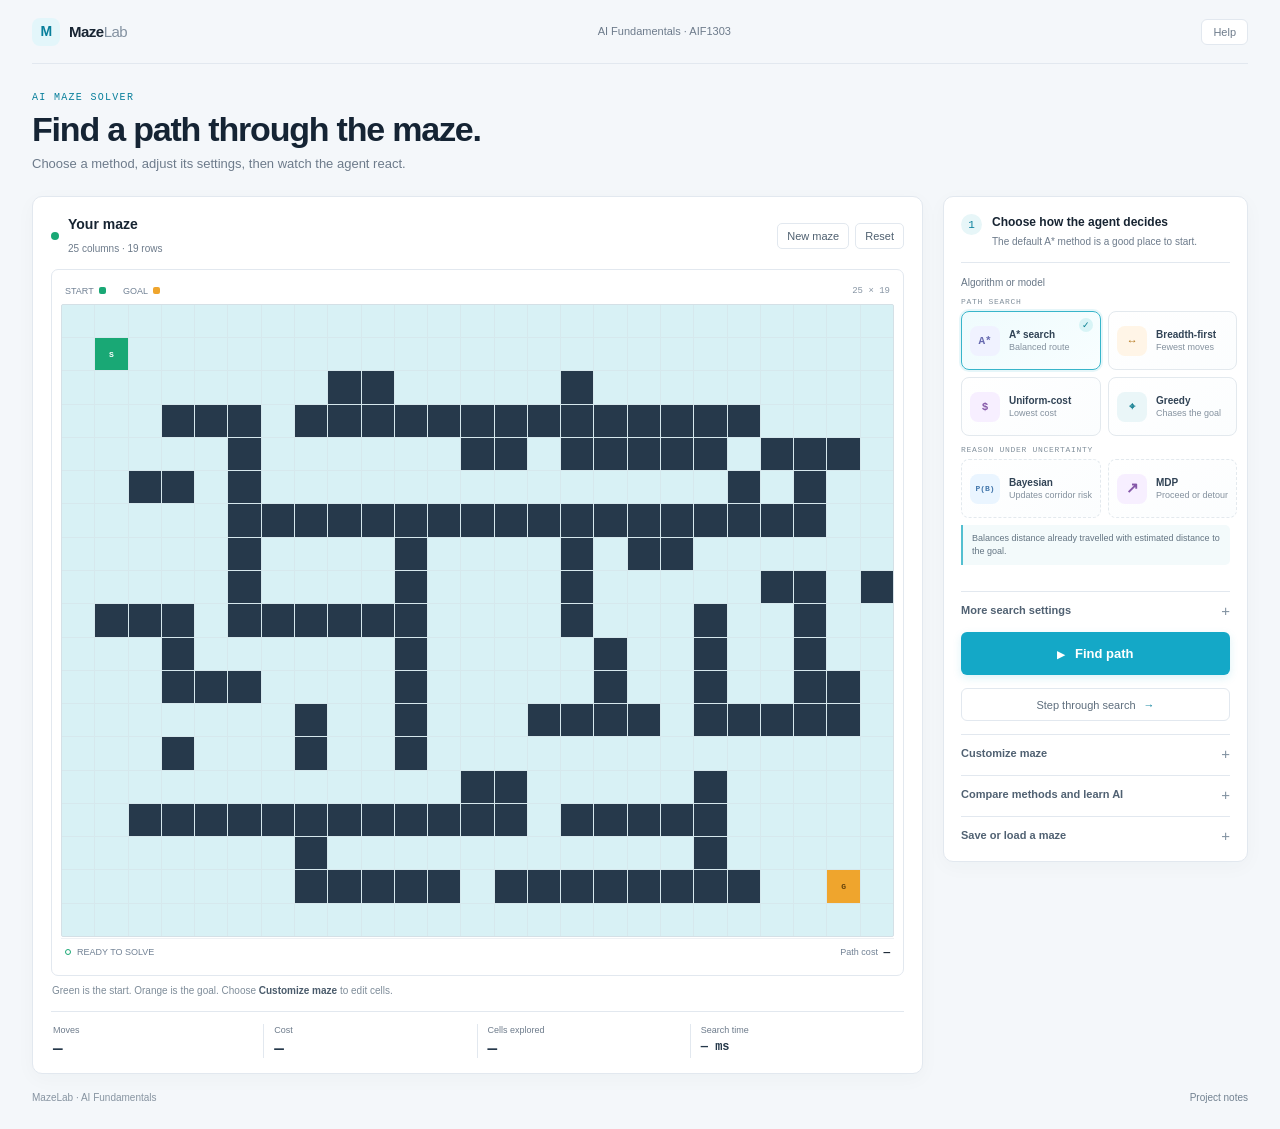
==== commit 7cff0fc9: "Integrate Bayesian and MDP modes into maze view" ====
--- a/index.html
+++ b/index.html
@@ -19,7 +19,7 @@
       <div>
         <p class="eyebrow">AI MAZE SOLVER</p>
         <h1>Find a path through the maze.</h1>
-        <p class="intro-copy">Choose a search method, then watch the agent find the goal.</p>
+        <p class="intro-copy">Choose a method, adjust its settings, then watch the agent react.</p>
       </div>
     </section>
 
@@ -38,6 +38,7 @@
           <div class="board-foot"><span><i class="foot-pulse"></i><span id="runState">Ready to solve</span></span><span>Path cost <b id="pathCost">—</b></span></div>
         </div>
         <p class="edit-hint">Green is the start. Orange is the goal. Choose <b>Customize maze</b> to edit cells.</p>
+        <p class="mode-legend" id="modeLegend" hidden></p>
         <div class="result-strip" aria-live="polite">
           <div><span>Moves</span><b id="lengthMetric">—</b></div>
           <div><span>Cost</span><b id="costMetric">—</b></div>
@@ -47,15 +48,19 @@
       </section>
 
       <aside class="control-panel">
-        <div class="step-label"><span>1</span><div><b>Choose how to search</b><small>The default A* method is a good place to start.</small></div></div>
-        <span class="select-label">Search method</span>
-        <div class="algorithm-picker" role="group" aria-label="Choose a search method">
+        <div class="step-label"><span>1</span><div><b>Choose how the agent decides</b><small>The default A* method is a good place to start.</small></div></div>
+        <span class="select-label">Algorithm or model</span>
+        <div class="algorithm-picker" role="group" aria-label="Choose an algorithm"><span class="algorithm-category">Path search</span>
           <button class="algorithm-card selected" type="button" data-algorithm="astar" aria-pressed="true"><span class="algorithm-symbol">A*</span><span class="algorithm-copy"><b>A* search</b><small>Balanced route</small></span><span class="algorithm-check">✓</span></button>
           <button class="algorithm-card" type="button" data-algorithm="bfs" aria-pressed="false"><span class="algorithm-symbol">↔</span><span class="algorithm-copy"><b>Breadth-first</b><small>Fewest moves</small></span><span class="algorithm-check">✓</span></button>
           <button class="algorithm-card" type="button" data-algorithm="ucs" aria-pressed="false"><span class="algorithm-symbol">$</span><span class="algorithm-copy"><b>Uniform-cost</b><small>Lowest cost</small></span><span class="algorithm-check">✓</span></button>
           <button class="algorithm-card" type="button" data-algorithm="greedy" aria-pressed="false"><span class="algorithm-symbol">⌖</span><span class="algorithm-copy"><b>Greedy</b><small>Chases the goal</small></span><span class="algorithm-check">✓</span></button>
+          <span class="algorithm-category">Reason under uncertainty</span>
+          <button class="algorithm-card advanced-card" type="button" data-algorithm="bayes" aria-pressed="false"><span class="algorithm-symbol">P(B)</span><span class="algorithm-copy"><b>Bayesian</b><small>Updates corridor risk</small></span><span class="algorithm-check">✓</span></button>
+          <button class="algorithm-card advanced-card" type="button" data-algorithm="mdp" aria-pressed="false"><span class="algorithm-symbol">↗</span><span class="algorithm-copy"><b>MDP</b><small>Proceed or detour</small></span><span class="algorithm-check">✓</span></button>
         </div>
         <p class="algorithm-note" id="algorithmNote">Balances distance so far with estimated distance to the goal.</p>
+        <div id="algorithmSettings"></div>
 
         <details class="settings-details">
           <summary>More search settings</summary>
@@ -91,6 +96,8 @@
           <div class="details-content">
             <button class="link-button" id="compareBtn">Compare search methods <span>↗</span></button>
             <button class="link-button" id="cspBtn">Try the constraint puzzle <span>↗</span></button>
+            <button class="link-button" id="bayesBtn">Bayesian corridor lab <span>↗</span></button>
+            <button class="link-button" id="mdpBtn">MDP risk lab <span>↗</span></button>
             <button class="link-button" id="learnBtn">How does the agent decide? <span>↗</span></button>
           </div>
         </details>
--- a/styles.css
+++ b/styles.css
@@ -2,3 +2,8 @@
 @media(max-width:900px){.app-shell{padding:0 20px}.workspace{grid-template-columns:minmax(0,1fr) 275px;gap:12px}.map-column{padding:12px}.control-panel{padding:13px}.result-strip>div{padding:0 6px}}
 @media(max-width:700px){.app-shell{padding:0 12px}.topbar{height:56px}.course-label{display:none}.intro{padding:22px 0 17px}.intro h1{font-size:26px}.intro-copy{font-size:12px}.workspace{grid-template-columns:1fr;gap:11px}.map-column{order:1}.control-panel{order:2}.maze{grid-template-rows:repeat(var(--rows,19),minmax(7px,1fr))}.board-wrap{padding:6px}.result-strip{grid-template-columns:repeat(4,1fr)}.result-strip span{font-size:8px}.result-strip b{font-size:13px}.result-strip .result-time b{font-size:10px}.control-panel{gap:11px}.toolbar-actions{gap:4px}.quiet-button{padding:6px 7px;font-size:10px}.edit-hint{margin-bottom:10px}.modal{padding:15px}.modal h2{font-size:18px}}
 @media(max-width:390px){.result-strip{grid-template-columns:repeat(2,1fr);row-gap:10px}.result-strip>div:nth-child(2){border-right:0}.result-strip>div:nth-child(3){padding-left:2px}.board-head{gap:10px}.coord-label{font-size:8px}}
+.lab-layout{display:grid;grid-template-columns:minmax(0,1fr) minmax(210px,.85fr);gap:14px;margin:15px 0}.lab-controls{display:flex;flex-direction:column;gap:11px}.lab-field{display:flex;flex-wrap:wrap;justify-content:space-between;gap:6px;color:#5e6e7d;font-size:10px}.lab-field b{color:#207f90;font:600 10px var(--mono)}.lab-field input{appearance:none;width:100%;height:4px;margin:4px 0 0;border-radius:4px;background:#dfe8ec;accent-color:var(--cyan)}.lab-field input::-webkit-slider-thumb{appearance:none;width:12px;height:12px;border:2px solid #fff;border-radius:50%;background:var(--cyan);box-shadow:0 0 0 1px var(--cyan)}.lab-field select{width:100%;padding:8px;border:1px solid var(--line);border-radius:6px;background:white;color:var(--text);font:10px var(--sans)}.lab-result{display:flex;flex-direction:column;gap:10px;padding:14px;border:1px solid #dce9ed;border-radius:9px;background:linear-gradient(145deg,#f4fbfc,#fff)}.lab-kicker{font:9px var(--mono);letter-spacing:.8px;color:#687c8b}.lab-result>strong{font-size:28px;letter-spacing:-.8px;color:#167f91}.belief-track{position:relative;height:12px;overflow:hidden;border-radius:7px;background:#e8eef1}.belief-track i,.belief-track b{position:absolute;left:0;top:0;height:100%;border-radius:7px}.belief-track i{background:#c9d5dc;opacity:.8}.belief-track b{background:linear-gradient(90deg,#53c5d3,#138ca5);box-shadow:0 0 0 1px #ffffff70 inset;transition:width .22s}.belief-legend{display:flex;justify-content:space-between;color:#85939e;font-size:9px}.lab-result p{margin:1px 0;font-size:10px!important;line-height:1.55!important}.lab-result code{white-space:normal;border-radius:5px;background:#f0f4f6;padding:8px;color:#435667;font:9px/1.55 var(--mono)}.lab-footnote{margin:0;color:#87939f;font-size:9px;line-height:1.45}.action-costs{display:grid;grid-template-columns:1fr 1fr;gap:7px}.action-costs article{display:flex;flex-direction:column;gap:5px;padding:10px;border:1px solid #e2e8ec;border-radius:7px;background:#fff}.action-costs article span{color:#788794;font-size:9px}.action-costs article b{color:#334656;font:600 16px var(--mono)}.action-costs article.recommended{border-color:#44b8c8;background:#eefafb;box-shadow:0 0 0 2px #44b8c81c}.action-costs article.recommended b{color:#087f91}
+@media(max-width:520px){.lab-layout{grid-template-columns:1fr}.lab-result{min-height:180px}}
+
+.algorithm-picker{grid-template-columns:1fr 1fr}.algorithm-category{grid-column:1/-1;margin:2px 0 -2px;color:#82909c;font:8px var(--mono);letter-spacing:.7px;text-transform:uppercase}.algorithm-card.advanced-card{border-style:dashed}.algorithm-card.advanced-card.selected{border-style:solid}.algorithm-card[data-algorithm="bayes"] .algorithm-symbol{font-size:8px;background:#eaf5ff;color:#4377ac}.algorithm-card[data-algorithm="mdp"] .algorithm-symbol{font-size:15px;background:#f7efff;color:#8558a8}.mode-controls{display:grid;grid-template-columns:1fr 1fr;gap:8px;padding:10px;border:1px solid #e3edf0;border-radius:7px;background:#f8fbfc}.mode-controls label{display:flex;flex-direction:column;gap:4px;color:#647381;font-size:9px}.mode-controls label b{color:#187f91;font:600 9px var(--mono)}.mode-controls input{width:100%;height:3px;margin:3px 0 1px;accent-color:var(--cyan)}.mode-controls select{width:100%;height:25px;padding:0 5px;border:1px solid #dce5ea;border-radius:4px;background:white;color:#405363;font:9px var(--sans)}.mode-legend{margin:2px 1px 10px;padding:8px 10px;border-left:2px solid #7d69b0;border-radius:0 5px 5px 0;background:#f7f5fb;color:#665c7e;font-size:10px;line-height:1.45}.mode-legend[hidden]{display:none}.cell.risk-cell{background:color-mix(in srgb,#e76e66 var(--risk-level),#f5db83)!important;outline:1px dashed #845d8d;outline-offset:-2px}.cell.risk-cell:after{content:attr(data-risk);position:absolute;inset:auto 1px 1px auto;color:#4c3659;font:600 6px var(--mono);background:#ffffffb8;padding:0 1px}.cell.path.risk-cell:after{color:#4c3659}.mode-controls label:focus-within{color:#2e7181}
+@media(max-width:390px){.mode-controls{grid-template-columns:1fr 1fr}.algorithm-copy b{font-size:9px}.algorithm-card{gap:6px;padding:6px}.algorithm-symbol{width:26px;height:26px;flex-basis:26px}}
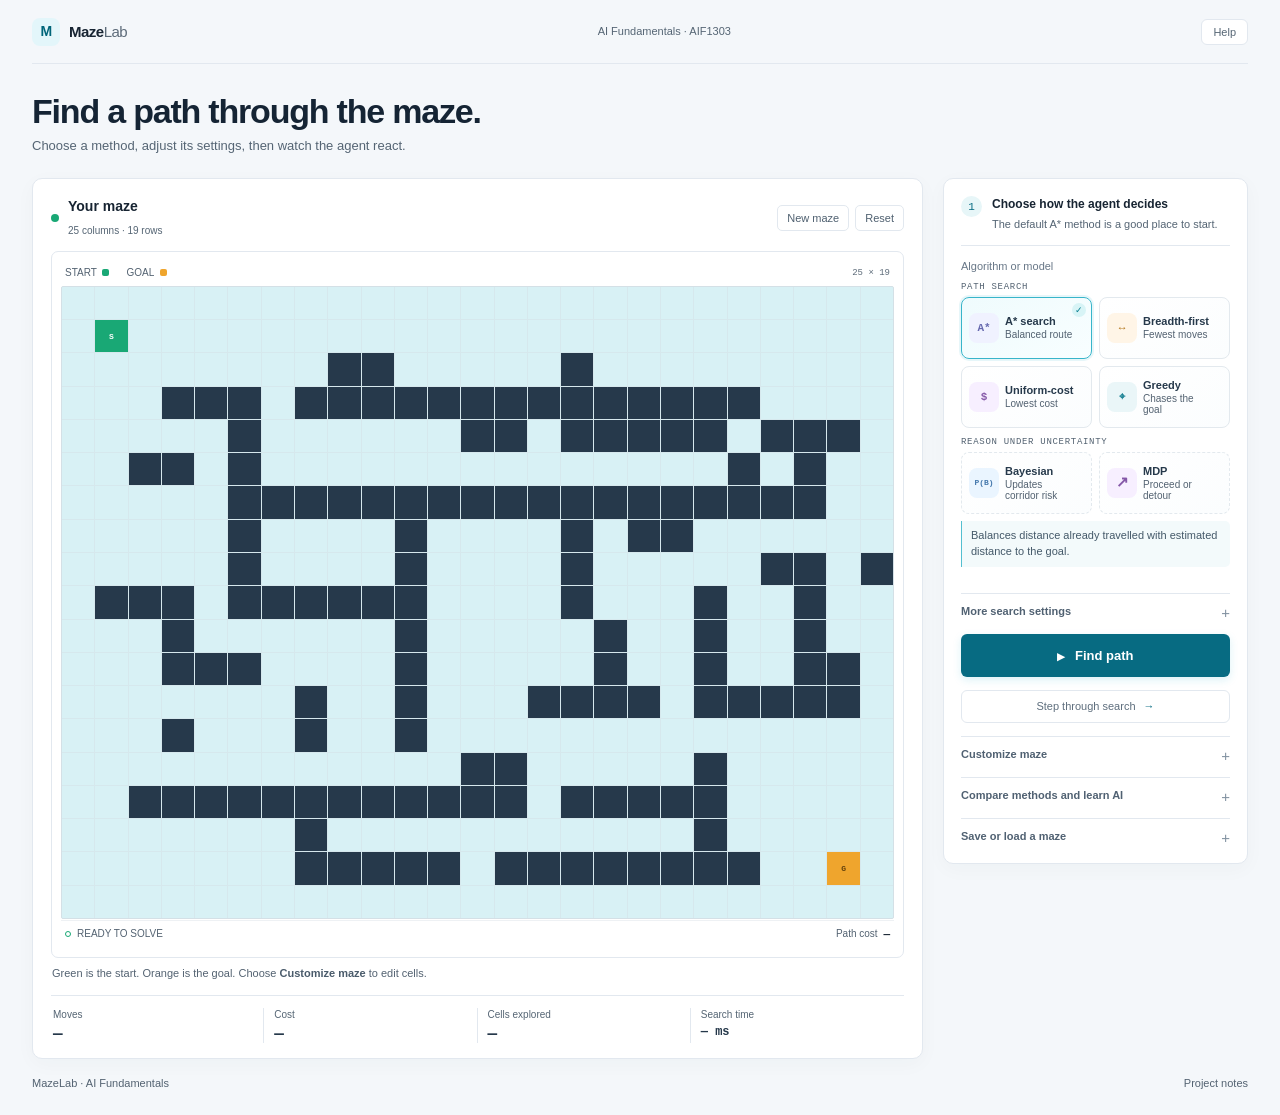
==== commit 017dacc1: "Polish MazeLab interface with Impeccable" ====
--- a/index.html
+++ b/index.html
@@ -17,7 +17,6 @@
 
     <section class="intro">
       <div>
-        <p class="eyebrow">AI MAZE SOLVER</p>
         <h1>Find a path through the maze.</h1>
         <p class="intro-copy">Choose a method, adjust its settings, then watch the agent react.</p>
       </div>
--- a/styles.css
+++ b/styles.css
@@ -1,9 +1,33 @@
-:root{--bg:#f4f7fa;--surface:#fff;--line:#e2e8ef;--text:#172432;--muted:#6d7b8b;--soft:#f8fafc;--cyan:#14a8c7;--cyan-dark:#087f9b;--orange:#efa52d;--green:#19a875;--wall:#26394b;--mono:ui-monospace,SFMono-Regular,Menlo,monospace;--sans:Inter,-apple-system,BlinkMacSystemFont,"Segoe UI",sans-serif}*{box-sizing:border-box}body{margin:0;background:var(--bg);color:var(--text);font:14px/1.45 var(--sans);min-height:100vh}.app-shell{max-width:1280px;padding:0 32px;margin:auto}.topbar{height:64px;border-bottom:1px solid var(--line);display:flex;align-items:center;justify-content:space-between}.brand{display:flex;align-items:center;gap:9px;text-decoration:none;color:var(--text);font-size:15px;font-weight:750;letter-spacing:-.5px}.brand>span:last-child>span{font-weight:450;color:#8391a0}.brand-mark{display:grid;place-items:center;width:28px;height:28px;border-radius:8px;background:#e3f6fa;color:var(--cyan-dark);font-size:14px}.course-label{font-size:11px;color:var(--muted)}.help-button{padding:6px 11px;border:1px solid var(--line);border-radius:6px;background:var(--surface);color:var(--muted);font:11px var(--sans);cursor:pointer}.help-button:hover,.quiet-button:hover{border-color:#b8c8d5;color:var(--text)}.intro{padding:28px 0 22px}.eyebrow{font:10px var(--mono);letter-spacing:1.3px;color:var(--cyan-dark);margin:0 0 7px}.intro h1{font-size:clamp(25px,3vw,34px);letter-spacing:-1.2px;line-height:1.13;margin:0;color:#152434}.intro-copy{margin:7px 0 0;color:var(--muted);font-size:13px}.workspace{display:grid;grid-template-columns:minmax(0,1fr) 305px;gap:20px;align-items:start}.map-column,.control-panel{border:1px solid var(--line);border-radius:10px;background:var(--surface);box-shadow:0 5px 20px #20374a08}.map-column{padding:17px 18px 15px;min-width:0}.map-toolbar{display:flex;align-items:center;justify-content:space-between;margin-bottom:12px}.map-heading{display:flex;align-items:center;gap:9px}.map-live{width:8px;height:8px;background:var(--green);border-radius:50%}.map-heading h2{font-size:14px;margin:0 0 2px;font-weight:650}.map-heading span:not(.map-live){font-size:10px;color:var(--muted)}.toolbar-actions{display:flex;gap:6px}.quiet-button{border:1px solid var(--line);background:var(--surface);color:#4f6070;border-radius:5px;padding:6px 9px;font:11px var(--sans);cursor:pointer}.board-wrap{border:1px solid var(--line);border-radius:7px;background:#fff;padding:9px}.board-head,.board-foot{height:25px;display:flex;align-items:center;justify-content:space-between;padding:0 4px;color:#718194;font-size:9px}.board-head{justify-content:flex-start;gap:17px}.key-dot{display:inline-block;margin-left:3px;width:7px;height:7px;border-radius:2px}.start-dot{background:var(--green)}.goal-dot{background:var(--orange)}.coord-label{margin-left:auto;font:9px var(--mono);color:#8795a4}.maze{display:grid;grid-template-columns:repeat(25,minmax(0,1fr));grid-template-rows:repeat(19,minmax(8px,1fr));aspect-ratio:25/19;width:100%;background:#d6e8ed;gap:1px;border:1px solid #d4e0e6;touch-action:none;user-select:none;border-radius:2px;overflow:hidden}.cell{position:relative;background:#d8f1f5;cursor:default;transition:background-color .1s}.maze.editing .cell{cursor:crosshair}.algorithm-note{margin:-6px 0 0;color:var(--muted);font-size:10px;line-height:1.45}.cell:hover{filter:brightness(.95)}.cell.wall{background:var(--wall)!important}.cell.weight{background:#846bb0!important}.cell.start{background:var(--green)!important;z-index:2}.cell.goal{background:var(--orange)!important;z-index:2}.cell.visited{background:#a6dce6!important}.cell.path{background:#ffd47e!important;z-index:1}.cell.path.start{background:var(--green)!important}.cell.path.goal{background:var(--orange)!important}.cell.weight:after{content:'2';position:absolute;inset:0;display:grid;place-items:center;color:#fff;font:7px var(--mono)}.cell.start:after{content:'S';position:absolute;inset:0;display:grid;place-items:center;color:#fff;font:700 8px var(--mono)}.cell.goal:after{content:'G';position:absolute;inset:0;display:grid;place-items:center;color:#63410b;font:700 8px var(--mono)}.board-foot{border-top:1px solid #eef1f4;margin-top:1px;height:28px}.board-foot>span:first-child{display:flex;align-items:center;gap:6px}.foot-pulse{width:6px;height:6px;border:1px solid var(--green);border-radius:50%}.board-foot b{color:var(--text);font:600 11px var(--mono);margin-left:3px}.edit-hint{font-size:10px;color:#7e8c99;margin:8px 1px 13px}.edit-hint b{font-weight:600;color:#4a5b6b}.result-strip{display:grid;grid-template-columns:repeat(4,1fr);border-top:1px solid var(--line);padding-top:12px}.result-strip>div{display:flex;flex-direction:column;gap:3px;padding:0 10px;border-right:1px solid var(--line)}.result-strip>div:first-child{padding-left:2px}.result-strip>div:last-child{border:0}.result-strip span{font-size:9px;color:var(--muted)}.result-strip b{font:600 16px var(--mono);color:#25384a}.result-strip .result-time b{font-size:12px}.result-strip .result-time strong{font-weight:600}.control-panel{padding:17px;display:flex;flex-direction:column;gap:13px}.step-label{display:flex;gap:10px;align-items:flex-start;padding-bottom:13px;border-bottom:1px solid var(--line)}.step-label>span{display:grid;place-items:center;width:21px;height:21px;flex:0 0 21px;background:#e7f6f8;border-radius:50%;color:var(--cyan-dark);font:11px var(--mono)}.step-label div{display:flex;flex-direction:column;gap:3px}.step-label b{font-size:12px;font-weight:650}.step-label small{font-size:10px;line-height:1.4;color:var(--muted)}.select-label{font-size:10px;color:#687787}.control-panel>.select-label{margin-bottom:-8px}.algorithm-picker{display:grid;grid-template-columns:1fr 1fr;gap:7px}.algorithm-card{position:relative;display:flex;align-items:center;gap:9px;min-height:59px;padding:8px;border:1px solid #e3e9ee;border-radius:8px;background:linear-gradient(145deg,#fff,#fbfdfe);text-align:left;cursor:pointer;transition:border-color .18s,background .18s,box-shadow .18s,transform .18s}.algorithm-card:hover{transform:translateY(-1px);border-color:#a5dbe4;box-shadow:0 5px 12px #1e64710d}.algorithm-card:focus-visible{outline:3px solid #91deec;outline-offset:2px}.algorithm-card.selected{border-color:#38b5ca;background:linear-gradient(145deg,#effbfd,#f8feff);box-shadow:0 0 0 2px #38b5ca20}.algorithm-symbol{display:grid;place-items:center;width:30px;height:30px;flex:0 0 30px;border-radius:8px;background:#eaf6f8;color:#167f91;font:700 11px var(--mono)}.algorithm-card:nth-child(2) .algorithm-symbol{background:#f0f2ff;color:#6669af}.algorithm-card:nth-child(3) .algorithm-symbol{background:#fff5e7;color:#b4771e}.algorithm-card:nth-child(4) .algorithm-symbol{background:#f7efff;color:#8558a8}.algorithm-copy{display:flex;min-width:0;flex-direction:column;gap:2px}.algorithm-copy b{font-size:10px;color:#314355;white-space:nowrap}.algorithm-copy small{font-size:9px;color:#84919e;white-space:nowrap}.algorithm-check{position:absolute;right:7px;top:6px;display:grid;place-items:center;width:14px;height:14px;border-radius:50%;background:#d8f4f6;color:#087f91;font-size:9px;opacity:0;transform:scale(.7);transition:.18s}.algorithm-card.selected .algorithm-check{opacity:1;transform:scale(1)}.algorithm-note{min-height:29px;padding:7px 9px;margin:-6px 0 0;border-left:2px solid #54bfd0;border-radius:0 5px 5px 0;background:#f3fafb;color:#647583;font-size:9px;line-height:1.45}.primary-button{height:43px;border:0;border-radius:6px;background:var(--cyan);color:#fff;font:650 13px var(--sans);cursor:pointer;box-shadow:0 3px 8px #14a8c726}.primary-button:hover{background:var(--cyan-dark)}.play-icon{font-size:10px;margin-right:6px}.step-button{height:33px;border:1px solid var(--line);border-radius:6px;background:#fff;color:#5e6e7d;font:11px var(--sans);cursor:pointer}.step-button span{color:var(--cyan-dark);padding-left:5px}.step-button:hover{border-color:#bccad5;color:var(--text)}details{border-top:1px solid var(--line);padding-top:10px}summary{list-style:none;cursor:pointer;display:flex;align-items:center;justify-content:space-between;color:#506172;font-size:11px;font-weight:550}summary::-webkit-details-marker{display:none}summary:after{content:'+';font:15px var(--sans);color:#8292a1}details[open]>summary:after{content:'−'}.details-content{padding-top:11px}.settings-details{margin-top:0}.field-row{display:flex;align-items:center;justify-content:space-between}.field-value{font:10px var(--mono);color:#537180}.segmented{display:flex;gap:4px;margin-top:7px;padding:3px;background:#f2f5f7;border-radius:5px}.segment{flex:1;padding:6px;border:0;border-radius:3px;background:transparent;color:#758392;font:9px var(--sans);cursor:pointer}.segment.active{background:#fff;color:#207c90;box-shadow:0 1px 3px #132c3b18}.range-block{margin-top:13px}.range{appearance:none;width:100%;height:3px;background:#dce4e9;display:block;margin:11px 0 6px;border-radius:3px;outline:none}.range::-webkit-slider-thumb{appearance:none;width:11px;height:11px;border:2px solid white;border-radius:50%;background:var(--cyan);box-shadow:0 0 0 1px var(--cyan);cursor:grab}.range-labels{display:flex;justify-content:space-between;color:#9aa5af;font-size:9px}.edit-details,.more-details,.save-details{margin-top:0}.details-help,.tool-hint{font-size:10px;line-height:1.4;color:var(--muted);margin:0 0 9px}.tool-grid{display:grid;grid-template-columns:1fr 1fr;gap:5px}.tool{display:flex;align-items:center;gap:7px;min-height:32px;border:1px solid var(--line);background:#fff;color:#536474;border-radius:5px;padding:5px 7px;font:10px var(--sans);cursor:pointer}.tool.active{border-color:#55bacd;background:#edf9fb;color:#087f9b}.tool-icon{width:10px;height:10px;display:grid;place-items:center;flex:0 0 10px}.wall-icon{background:var(--wall);border-radius:2px}.erase-icon,.clear-icon{font-size:12px}.start-icon{width:8px;height:8px;border-radius:50%;background:var(--green)}.goal-icon{width:8px;height:8px;background:var(--orange);border-radius:2px}.weight-icon{border:1px solid #8a70b3;color:#7961a0;border-radius:2px;font:7px var(--mono)}.clear-tool{color:#607181}.tool-hint{margin:8px 0 0}.link-button{display:flex;width:100%;justify-content:space-between;align-items:center;border:0;background:transparent;color:#536575;padding:7px 0;text-align:left;font:10px var(--sans);cursor:pointer}.link-button+ .link-button{border-top:1px solid #eef1f4}.link-button span{color:var(--cyan-dark)}.file-actions{display:flex;gap:7px}.import-button{position:relative;overflow:hidden;cursor:pointer}.import-button input{position:absolute;inset:0;opacity:0;width:100%;height:100%;cursor:pointer}.toast{position:fixed;bottom:18px;left:50%;transform:translate(-50%,15px);opacity:0;pointer-events:none;background:#223343;color:#fff;padding:9px 13px;border-radius:6px;font:11px var(--sans);z-index:20;transition:.18s;box-shadow:0 8px 25px #0002}.toast.show{opacity:1;transform:translate(-50%,0)}.modal{width:min(560px,calc(100% - 28px));border:1px solid #d8e1e8;border-radius:10px;background:#fff;color:var(--text);padding:19px;box-shadow:0 22px 70px #1e344025}.modal::backdrop{background:#1c2b3e44;backdrop-filter:blur(2px)}.modal-top{display:flex;justify-content:space-between;align-items:center;border-bottom:1px solid var(--line);padding-bottom:10px}.modal-top button{width:26px;height:26px;border:0;border-radius:5px;background:#f3f6f8;color:#657484;font-size:19px;cursor:pointer}.modal-kicker{color:var(--cyan-dark);font:9px var(--mono);letter-spacing:.5px}.modal h2{font-size:21px;line-height:1.2;letter-spacing:-.4px;margin:18px 0 7px}.modal p{font-size:12px;line-height:1.6;color:#697887}.modal h3{font-size:11px;color:#297f92;margin:15px 0 3px}.modal ul{padding-left:17px;color:#5f6f7e;font-size:11px;line-height:1.8}.comparison{width:100%;border-collapse:collapse;margin-top:14px;font:10px var(--sans)}.comparison th,.comparison td{padding:9px 7px;border-bottom:1px solid var(--line);text-align:left}.comparison th{color:#748291;font-size:9px}.comparison td{color:#344556}.comparison tr.best td:first-child{color:#198864;font-weight:650}.modal-callout{border-left:2px solid var(--cyan);background:#eff8fa;padding:9px 11px;color:#526879;font-size:10px;line-height:1.55;margin-top:13px}.csp-graph{display:grid;grid-template-columns:repeat(3,1fr);gap:7px;margin:14px 0}.csp-graph article{min-height:53px;border:1px solid color-mix(in srgb,var(--zone),transparent 52%);background:color-mix(in srgb,var(--zone),transparent 93%);border-radius:5px;padding:8px;display:flex;flex-direction:column;gap:5px}.csp-graph article span{font:8px var(--mono);color:#7b8996;letter-spacing:.6px}.csp-graph article b{font-size:10px;color:var(--zone)}.csp-stats{display:flex;gap:12px;flex-wrap:wrap;font-size:9px;color:#697887}.csp-stats b{font:600 12px var(--mono);color:#344657;margin-right:3px}footer{display:flex;justify-content:space-between;padding:17px 0 22px;color:#8794a1;font-size:10px}footer a{color:#718190;text-decoration:none}footer a:hover{color:var(--cyan-dark)}
+:root{--bg:#f4f7fa;--surface:#fff;--line:#e2e8ef;--text:#172432;--muted:#6d7b8b;--soft:#f8fafc;--cyan:#14a8c7;--cyan-dark:#087f9b;--orange:#efa52d;--green:#19a875;--wall:#26394b;--mono:ui-monospace,SFMono-Regular,Menlo,monospace;--sans:Inter,-apple-system,BlinkMacSystemFont,"Segoe UI",sans-serif}*{box-sizing:border-box}body{margin:0;background:var(--bg);color:var(--text);font:14px/1.45 var(--sans);min-height:100vh}.app-shell{max-width:1280px;padding:0 32px;margin:auto}.topbar{height:64px;border-bottom:1px solid var(--line);display:flex;align-items:center;justify-content:space-between}.brand{display:flex;align-items:center;gap:9px;text-decoration:none;color:var(--text);font-size:15px;font-weight:750;letter-spacing:-.5px}.brand>span:last-child>span{font-weight:450;color:#8391a0}.brand-mark{display:grid;place-items:center;width:28px;height:28px;border-radius:8px;background:#e3f6fa;color:var(--cyan-dark);font-size:14px}.course-label{font-size:11px;color:var(--muted)}.help-button{padding:6px 11px;border:1px solid var(--line);border-radius:6px;background:var(--surface);color:var(--muted);font:11px var(--sans);cursor:pointer}.help-button:hover,.quiet-button:hover{border-color:#b8c8d5;color:var(--text)}.intro{padding:28px 0 22px}.eyebrow{font:10px var(--mono);letter-spacing:1.3px;color:var(--cyan-dark);margin:0 0 7px}.intro h1{font-size:clamp(25px,3vw,34px);letter-spacing:-1.2px;line-height:1.13;margin:0;color:#152434}.intro-copy{margin:7px 0 0;color:var(--muted);font-size:13px}.workspace{display:grid;grid-template-columns:minmax(0,1fr) 305px;gap:20px;align-items:start}.map-column,.control-panel{border:1px solid var(--line);border-radius:10px;background:var(--surface);box-shadow:0 5px 20px #20374a08}.map-column{padding:17px 18px 15px;min-width:0}.map-toolbar{display:flex;align-items:center;justify-content:space-between;margin-bottom:12px}.map-heading{display:flex;align-items:center;gap:9px}.map-live{width:8px;height:8px;background:var(--green);border-radius:50%}.map-heading h2{font-size:14px;margin:0 0 2px;font-weight:650}.map-heading span:not(.map-live){font-size:10px;color:var(--muted)}.toolbar-actions{display:flex;gap:6px}.quiet-button{border:1px solid var(--line);background:var(--surface);color:#4f6070;border-radius:5px;padding:6px 9px;font:11px var(--sans);cursor:pointer}.board-wrap{border:1px solid var(--line);border-radius:7px;background:#fff;padding:9px}.board-head,.board-foot{height:25px;display:flex;align-items:center;justify-content:space-between;padding:0 4px;color:#718194;font-size:9px}.board-head{justify-content:flex-start;gap:17px}.key-dot{display:inline-block;margin-left:3px;width:7px;height:7px;border-radius:2px}.start-dot{background:var(--green)}.goal-dot{background:var(--orange)}.coord-label{margin-left:auto;font:9px var(--mono);color:#8795a4}.maze{display:grid;grid-template-columns:repeat(25,minmax(0,1fr));grid-template-rows:repeat(19,minmax(8px,1fr));aspect-ratio:25/19;width:100%;background:#d6e8ed;gap:1px;border:1px solid #d4e0e6;touch-action:none;user-select:none;border-radius:2px;overflow:hidden}.cell{position:relative;background:#d8f1f5;cursor:default;transition:background-color .1s}.maze.editing .cell{cursor:crosshair}.algorithm-note{margin:-6px 0 0;color:var(--muted);font-size:10px;line-height:1.45}.cell:hover{filter:brightness(.95)}.cell.wall{background:var(--wall)!important}.cell.weight{background:#846bb0!important}.cell.start{background:var(--green)!important;z-index:2}.cell.goal{background:var(--orange)!important;z-index:2}.cell.visited{background:#a6dce6!important}.cell.path{background:#ffd47e!important;z-index:1}.cell.path.start{background:var(--green)!important}.cell.path.goal{background:var(--orange)!important}.cell.weight:after{content:'2';position:absolute;inset:0;display:grid;place-items:center;color:#fff;font:7px var(--mono)}.cell.start:after{content:'S';position:absolute;inset:0;display:grid;place-items:center;color:#fff;font:700 8px var(--mono)}.cell.goal:after{content:'G';position:absolute;inset:0;display:grid;place-items:center;color:#63410b;font:700 8px var(--mono)}.board-foot{border-top:1px solid #eef1f4;margin-top:1px;height:28px}.board-foot>span:first-child{display:flex;align-items:center;gap:6px}.foot-pulse{width:6px;height:6px;border:1px solid var(--green);border-radius:50%}.board-foot b{color:var(--text);font:600 11px var(--mono);margin-left:3px}.edit-hint{font-size:10px;color:#7e8c99;margin:8px 1px 13px}.edit-hint b{font-weight:600;color:#4a5b6b}.result-strip{display:grid;grid-template-columns:repeat(4,1fr);border-top:1px solid var(--line);padding-top:12px}.result-strip>div{display:flex;flex-direction:column;gap:3px;padding:0 10px;border-right:1px solid var(--line)}.result-strip>div:first-child{padding-left:2px}.result-strip>div:last-child{border:0}.result-strip span{font-size:9px;color:var(--muted)}.result-strip b{font:600 16px var(--mono);color:#25384a}.result-strip .result-time b{font-size:12px}.result-strip .result-time strong{font-weight:600}.control-panel{padding:17px;display:flex;flex-direction:column;gap:13px}.step-label{display:flex;gap:10px;align-items:flex-start;padding-bottom:13px;border-bottom:1px solid var(--line)}.step-label>span{display:grid;place-items:center;width:21px;height:21px;flex:0 0 21px;background:#e7f6f8;border-radius:50%;color:var(--cyan-dark);font:11px var(--mono)}.step-label div{display:flex;flex-direction:column;gap:3px}.step-label b{font-size:12px;font-weight:650}.step-label small{font-size:10px;line-height:1.4;color:var(--muted)}.select-label{font-size:10px;color:#687787}.control-panel>.select-label{margin-bottom:-8px}.algorithm-picker{display:grid;grid-template-columns:1fr 1fr;gap:7px}.algorithm-card{position:relative;display:flex;align-items:center;gap:9px;min-height:59px;padding:8px;border:1px solid #e3e9ee;border-radius:8px;background:linear-gradient(145deg,#fff,#fbfdfe);text-align:left;cursor:pointer;transition:border-color .18s,background .18s,box-shadow .18s,transform .18s}.algorithm-card:hover{transform:translateY(-1px);border-color:#a5dbe4;box-shadow:0 5px 12px #1e64710d}.algorithm-card:focus-visible{outline:3px solid #91deec;outline-offset:2px}.algorithm-card.selected{border-color:#38b5ca;background:linear-gradient(145deg,#effbfd,#f8feff);box-shadow:0 0 0 2px #38b5ca20}.algorithm-symbol{display:grid;place-items:center;width:30px;height:30px;flex:0 0 30px;border-radius:8px;background:#eaf6f8;color:#167f91;font:700 11px var(--mono)}.algorithm-card:nth-child(2) .algorithm-symbol{background:#f0f2ff;color:#6669af}.algorithm-card:nth-child(3) .algorithm-symbol{background:#fff5e7;color:#b4771e}.algorithm-card:nth-child(4) .algorithm-symbol{background:#f7efff;color:#8558a8}.algorithm-copy{display:flex;min-width:0;flex-direction:column;gap:2px}.algorithm-copy b{font-size:10px;color:#314355;white-space:nowrap}.algorithm-copy small{font-size:9px;color:#84919e;white-space:nowrap}.algorithm-check{position:absolute;right:7px;top:6px;display:grid;place-items:center;width:14px;height:14px;border-radius:50%;background:#d8f4f6;color:#087f91;font-size:9px;opacity:0;transform:scale(.7);transition:.18s}.algorithm-card.selected .algorithm-check{opacity:1;transform:scale(1)}.algorithm-note{min-height:29px;padding:7px 9px;margin:-6px 0 0;border-left:1px solid #54bfd0;border-radius:0 5px 5px 0;background:#f3fafb;color:#647583;font-size:9px;line-height:1.45}.primary-button{height:43px;border:0;border-radius:6px;background:var(--cyan);color:#fff;font:650 13px var(--sans);cursor:pointer;box-shadow:0 3px 8px #14a8c726}.primary-button:hover{background:var(--cyan-dark)}.play-icon{font-size:10px;margin-right:6px}.step-button{height:33px;border:1px solid var(--line);border-radius:6px;background:#fff;color:#5e6e7d;font:11px var(--sans);cursor:pointer}.step-button span{color:var(--cyan-dark);padding-left:5px}.step-button:hover{border-color:#bccad5;color:var(--text)}details{border-top:1px solid var(--line);padding-top:10px}summary{list-style:none;cursor:pointer;display:flex;align-items:center;justify-content:space-between;color:#506172;font-size:11px;font-weight:550}summary::-webkit-details-marker{display:none}summary:after{content:'+';font:15px var(--sans);color:#8292a1}details[open]>summary:after{content:'−'}.details-content{padding-top:11px}.settings-details{margin-top:0}.field-row{display:flex;align-items:center;justify-content:space-between}.field-value{font:10px var(--mono);color:#537180}.segmented{display:flex;gap:4px;margin-top:7px;padding:3px;background:#f2f5f7;border-radius:5px}.segment{flex:1;padding:6px;border:0;border-radius:3px;background:transparent;color:#758392;font:9px var(--sans);cursor:pointer}.segment.active{background:#fff;color:#207c90;box-shadow:0 1px 3px #132c3b18}.range-block{margin-top:13px}.range{appearance:none;width:100%;height:3px;background:#dce4e9;display:block;margin:11px 0 6px;border-radius:3px;outline:none}.range::-webkit-slider-thumb{appearance:none;width:11px;height:11px;border:2px solid white;border-radius:50%;background:var(--cyan);box-shadow:0 0 0 1px var(--cyan);cursor:grab}.range-labels{display:flex;justify-content:space-between;color:#9aa5af;font-size:9px}.edit-details,.more-details,.save-details{margin-top:0}.details-help,.tool-hint{font-size:10px;line-height:1.4;color:var(--muted);margin:0 0 9px}.tool-grid{display:grid;grid-template-columns:1fr 1fr;gap:5px}.tool{display:flex;align-items:center;gap:7px;min-height:32px;border:1px solid var(--line);background:#fff;color:#536474;border-radius:5px;padding:5px 7px;font:10px var(--sans);cursor:pointer}.tool.active{border-color:#55bacd;background:#edf9fb;color:#087f9b}.tool-icon{width:10px;height:10px;display:grid;place-items:center;flex:0 0 10px}.wall-icon{background:var(--wall);border-radius:2px}.erase-icon,.clear-icon{font-size:12px}.start-icon{width:8px;height:8px;border-radius:50%;background:var(--green)}.goal-icon{width:8px;height:8px;background:var(--orange);border-radius:2px}.weight-icon{border:1px solid #8a70b3;color:#7961a0;border-radius:2px;font:7px var(--mono)}.clear-tool{color:#607181}.tool-hint{margin:8px 0 0}.link-button{display:flex;width:100%;justify-content:space-between;align-items:center;border:0;background:transparent;color:#536575;padding:7px 0;text-align:left;font:10px var(--sans);cursor:pointer}.link-button+ .link-button{border-top:1px solid #eef1f4}.link-button span{color:var(--cyan-dark)}.file-actions{display:flex;gap:7px}.import-button{position:relative;overflow:hidden;cursor:pointer}.import-button input{position:absolute;inset:0;opacity:0;width:100%;height:100%;cursor:pointer}.toast{position:fixed;bottom:18px;left:50%;transform:translate(-50%,15px);opacity:0;pointer-events:none;background:#223343;color:#fff;padding:9px 13px;border-radius:6px;font:11px var(--sans);z-index:20;transition:.18s;box-shadow:0 8px 25px #0002}.toast.show{opacity:1;transform:translate(-50%,0)}.modal{width:min(560px,calc(100% - 28px));border:1px solid #d8e1e8;border-radius:10px;background:#fff;color:var(--text);padding:19px;box-shadow:0 22px 70px #1e344025}.modal::backdrop{background:#1c2b3e44;backdrop-filter:blur(2px)}.modal-top{display:flex;justify-content:space-between;align-items:center;border-bottom:1px solid var(--line);padding-bottom:10px}.modal-top button{width:26px;height:26px;border:0;border-radius:5px;background:#f3f6f8;color:#657484;font-size:19px;cursor:pointer}.modal-kicker{color:var(--cyan-dark);font:9px var(--mono);letter-spacing:.5px}.modal h2{font-size:21px;line-height:1.2;letter-spacing:-.4px;margin:18px 0 7px}.modal p{font-size:12px;line-height:1.6;color:#697887}.modal h3{font-size:11px;color:#297f92;margin:15px 0 3px}.modal ul{padding-left:17px;color:#5f6f7e;font-size:11px;line-height:1.8}.comparison{width:100%;border-collapse:collapse;margin-top:14px;font:10px var(--sans)}.comparison th,.comparison td{padding:9px 7px;border-bottom:1px solid var(--line);text-align:left}.comparison th{color:#748291;font-size:9px}.comparison td{color:#344556}.comparison tr.best td:first-child{color:#198864;font-weight:650}.modal-callout{border-left:1px solid var(--cyan);background:#eff8fa;padding:9px 11px;color:#526879;font-size:10px;line-height:1.55;margin-top:13px}.csp-graph{display:grid;grid-template-columns:repeat(3,1fr);gap:7px;margin:14px 0}.csp-graph article{min-height:53px;border:1px solid color-mix(in srgb,var(--zone),transparent 52%);background:color-mix(in srgb,var(--zone),transparent 93%);border-radius:5px;padding:8px;display:flex;flex-direction:column;gap:5px}.csp-graph article span{font:8px var(--mono);color:#7b8996;letter-spacing:.6px}.csp-graph article b{font-size:10px;color:var(--zone)}.csp-stats{display:flex;gap:12px;flex-wrap:wrap;font-size:9px;color:#697887}.csp-stats b{font:600 12px var(--mono);color:#344657;margin-right:3px}footer{display:flex;justify-content:space-between;padding:17px 0 22px;color:#8794a1;font-size:10px}footer a{color:#718190;text-decoration:none}footer a:hover{color:var(--cyan-dark)}
 @media(max-width:900px){.app-shell{padding:0 20px}.workspace{grid-template-columns:minmax(0,1fr) 275px;gap:12px}.map-column{padding:12px}.control-panel{padding:13px}.result-strip>div{padding:0 6px}}
 @media(max-width:700px){.app-shell{padding:0 12px}.topbar{height:56px}.course-label{display:none}.intro{padding:22px 0 17px}.intro h1{font-size:26px}.intro-copy{font-size:12px}.workspace{grid-template-columns:1fr;gap:11px}.map-column{order:1}.control-panel{order:2}.maze{grid-template-rows:repeat(var(--rows,19),minmax(7px,1fr))}.board-wrap{padding:6px}.result-strip{grid-template-columns:repeat(4,1fr)}.result-strip span{font-size:8px}.result-strip b{font-size:13px}.result-strip .result-time b{font-size:10px}.control-panel{gap:11px}.toolbar-actions{gap:4px}.quiet-button{padding:6px 7px;font-size:10px}.edit-hint{margin-bottom:10px}.modal{padding:15px}.modal h2{font-size:18px}}
 @media(max-width:390px){.result-strip{grid-template-columns:repeat(2,1fr);row-gap:10px}.result-strip>div:nth-child(2){border-right:0}.result-strip>div:nth-child(3){padding-left:2px}.board-head{gap:10px}.coord-label{font-size:8px}}
 .lab-layout{display:grid;grid-template-columns:minmax(0,1fr) minmax(210px,.85fr);gap:14px;margin:15px 0}.lab-controls{display:flex;flex-direction:column;gap:11px}.lab-field{display:flex;flex-wrap:wrap;justify-content:space-between;gap:6px;color:#5e6e7d;font-size:10px}.lab-field b{color:#207f90;font:600 10px var(--mono)}.lab-field input{appearance:none;width:100%;height:4px;margin:4px 0 0;border-radius:4px;background:#dfe8ec;accent-color:var(--cyan)}.lab-field input::-webkit-slider-thumb{appearance:none;width:12px;height:12px;border:2px solid #fff;border-radius:50%;background:var(--cyan);box-shadow:0 0 0 1px var(--cyan)}.lab-field select{width:100%;padding:8px;border:1px solid var(--line);border-radius:6px;background:white;color:var(--text);font:10px var(--sans)}.lab-result{display:flex;flex-direction:column;gap:10px;padding:14px;border:1px solid #dce9ed;border-radius:9px;background:linear-gradient(145deg,#f4fbfc,#fff)}.lab-kicker{font:9px var(--mono);letter-spacing:.8px;color:#687c8b}.lab-result>strong{font-size:28px;letter-spacing:-.8px;color:#167f91}.belief-track{position:relative;height:12px;overflow:hidden;border-radius:7px;background:#e8eef1}.belief-track i,.belief-track b{position:absolute;left:0;top:0;height:100%;border-radius:7px}.belief-track i{background:#c9d5dc;opacity:.8}.belief-track b{background:linear-gradient(90deg,#53c5d3,#138ca5);box-shadow:0 0 0 1px #ffffff70 inset;transition:width .22s}.belief-legend{display:flex;justify-content:space-between;color:#85939e;font-size:9px}.lab-result p{margin:1px 0;font-size:10px!important;line-height:1.55!important}.lab-result code{white-space:normal;border-radius:5px;background:#f0f4f6;padding:8px;color:#435667;font:9px/1.55 var(--mono)}.lab-footnote{margin:0;color:#87939f;font-size:9px;line-height:1.45}.action-costs{display:grid;grid-template-columns:1fr 1fr;gap:7px}.action-costs article{display:flex;flex-direction:column;gap:5px;padding:10px;border:1px solid #e2e8ec;border-radius:7px;background:#fff}.action-costs article span{color:#788794;font-size:9px}.action-costs article b{color:#334656;font:600 16px var(--mono)}.action-costs article.recommended{border-color:#44b8c8;background:#eefafb;box-shadow:0 0 0 2px #44b8c81c}.action-costs article.recommended b{color:#087f91}
 @media(max-width:520px){.lab-layout{grid-template-columns:1fr}.lab-result{min-height:180px}}
 
-.algorithm-picker{grid-template-columns:1fr 1fr}.algorithm-category{grid-column:1/-1;margin:2px 0 -2px;color:#82909c;font:8px var(--mono);letter-spacing:.7px;text-transform:uppercase}.algorithm-card.advanced-card{border-style:dashed}.algorithm-card.advanced-card.selected{border-style:solid}.algorithm-card[data-algorithm="bayes"] .algorithm-symbol{font-size:8px;background:#eaf5ff;color:#4377ac}.algorithm-card[data-algorithm="mdp"] .algorithm-symbol{font-size:15px;background:#f7efff;color:#8558a8}.mode-controls{display:grid;grid-template-columns:1fr 1fr;gap:8px;padding:10px;border:1px solid #e3edf0;border-radius:7px;background:#f8fbfc}.mode-controls label{display:flex;flex-direction:column;gap:4px;color:#647381;font-size:9px}.mode-controls label b{color:#187f91;font:600 9px var(--mono)}.mode-controls input{width:100%;height:3px;margin:3px 0 1px;accent-color:var(--cyan)}.mode-controls select{width:100%;height:25px;padding:0 5px;border:1px solid #dce5ea;border-radius:4px;background:white;color:#405363;font:9px var(--sans)}.mode-legend{margin:2px 1px 10px;padding:8px 10px;border-left:2px solid #7d69b0;border-radius:0 5px 5px 0;background:#f7f5fb;color:#665c7e;font-size:10px;line-height:1.45}.mode-legend[hidden]{display:none}.cell.risk-cell{background:color-mix(in srgb,#e76e66 var(--risk-level),#f5db83)!important;outline:1px dashed #845d8d;outline-offset:-2px}.cell.risk-cell:after{content:attr(data-risk);position:absolute;inset:auto 1px 1px auto;color:#4c3659;font:600 6px var(--mono);background:#ffffffb8;padding:0 1px}.cell.path.risk-cell:after{color:#4c3659}.mode-controls label:focus-within{color:#2e7181}
+.algorithm-picker{grid-template-columns:1fr 1fr}.algorithm-category{grid-column:1/-1;margin:2px 0 -2px;color:#82909c;font:8px var(--mono);letter-spacing:.7px;text-transform:uppercase}.algorithm-card.advanced-card{border-style:dashed}.algorithm-card.advanced-card.selected{border-style:solid}.algorithm-card[data-algorithm="bayes"] .algorithm-symbol{font-size:8px;background:#eaf5ff;color:#4377ac}.algorithm-card[data-algorithm="mdp"] .algorithm-symbol{font-size:15px;background:#f7efff;color:#8558a8}.mode-controls{display:grid;grid-template-columns:1fr 1fr;gap:8px;padding:10px;border:1px solid #e3edf0;border-radius:7px;background:#f8fbfc}.mode-controls label{display:flex;flex-direction:column;gap:4px;color:#647381;font-size:9px}.mode-controls label b{color:#187f91;font:600 9px var(--mono)}.mode-controls input{width:100%;height:3px;margin:3px 0 1px;accent-color:var(--cyan)}.mode-controls select{width:100%;height:25px;padding:0 5px;border:1px solid #dce5ea;border-radius:4px;background:white;color:#405363;font:9px var(--sans)}.mode-legend{margin:2px 1px 10px;padding:8px 10px;border-left:1px solid #7d69b0;border-radius:0 5px 5px 0;background:#f7f5fb;color:#665c7e;font-size:10px;line-height:1.45}.mode-legend[hidden]{display:none}.cell.risk-cell{background:color-mix(in srgb,#e76e66 var(--risk-level),#f5db83)!important;outline:1px dashed #845d8d;outline-offset:-2px}.cell.risk-cell:after{content:attr(data-risk);position:absolute;inset:auto 1px 1px auto;color:#4c3659;font:600 6px var(--mono);background:#ffffffb8;padding:0 1px}.cell.path.risk-cell:after{color:#4c3659}.mode-controls label:focus-within{color:#2e7181}
 @media(max-width:390px){.mode-controls{grid-template-columns:1fr 1fr}.algorithm-copy b{font-size:9px}.algorithm-card{gap:6px;padding:6px}.algorithm-symbol{width:26px;height:26px;flex-basis:26px}}
+
+.algorithm-picker{width:100%;min-width:0}.algorithm-card{min-width:0;gap:6px;padding:7px}.algorithm-copy b,.algorithm-copy small{white-space:normal;overflow-wrap:anywhere}.algorithm-card{min-height:62px}.algorithm-check{right:5px;top:5px}.algorithm-copy{padding-right:7px}.algorithm-copy b{color:#26394b}.algorithm-copy small{color:#647483}.algorithm-category{color:#687887}.mode-controls label{color:#536575}.algorithm-note{color:#4d6171}
+:root{--muted:#556574;--cyan:#087f9b;--cyan-dark:#076b82}
+.brand>span:last-child>span{color:#5d6b79}
+.brand-mark{color:#006579}
+.board-head,.board-foot{color:#536271;font-size:10px}
+.coord-label{color:#5d6b79}
+.edit-hint{color:#536271;font-size:11px}
+.result-strip span{font-size:10px}
+.step-label small,.select-label{font-size:11px}
+.algorithm-copy b{font-size:11px}.algorithm-copy small{font-size:10px;color:#536271}
+.algorithm-category{font-size:9px;color:#536271}
+.algorithm-note{font-size:11px;color:#445969;border-left-width:1px}
+.segment{font-size:10px}
+.range-labels{font-size:10px;color:#536271}
+.tool,.link-button{font-size:11px}
+footer{font-size:11px;color:#536271}footer a{color:#536271}
+.modal-kicker{font-size:10px}.modal p{font-size:14px}.modal h3{font-size:12px}.modal ul{font-size:12px}
+.comparison{font-size:11px}.comparison th{font-size:10px}.comparison tr.best td:first-child{color:#167650}
+.modal-callout{font-size:11px;border-left-width:1px}
+.csp-graph article span{font-size:9px;color:#536271}.csp-stats{font-size:10px}
+.lab-field{font-size:11px}.lab-field b{font-size:11px}.lab-kicker{font-size:10px;color:#536271}.belief-legend{font-size:10px;color:#536271}.lab-result p{font-size:12px!important}.lab-result code{font-size:10px}.lab-footnote{font-size:10px;color:#536271}.action-costs article span{font-size:10px;color:#536271}
+.mode-controls label{font-size:10px}.mode-controls label b{font-size:10px}.mode-legend{font-size:11px;border-left-width:1px;color:#554b6b}
+.primary-button{background:var(--cyan-dark)}.primary-button:hover{background:#00566a}
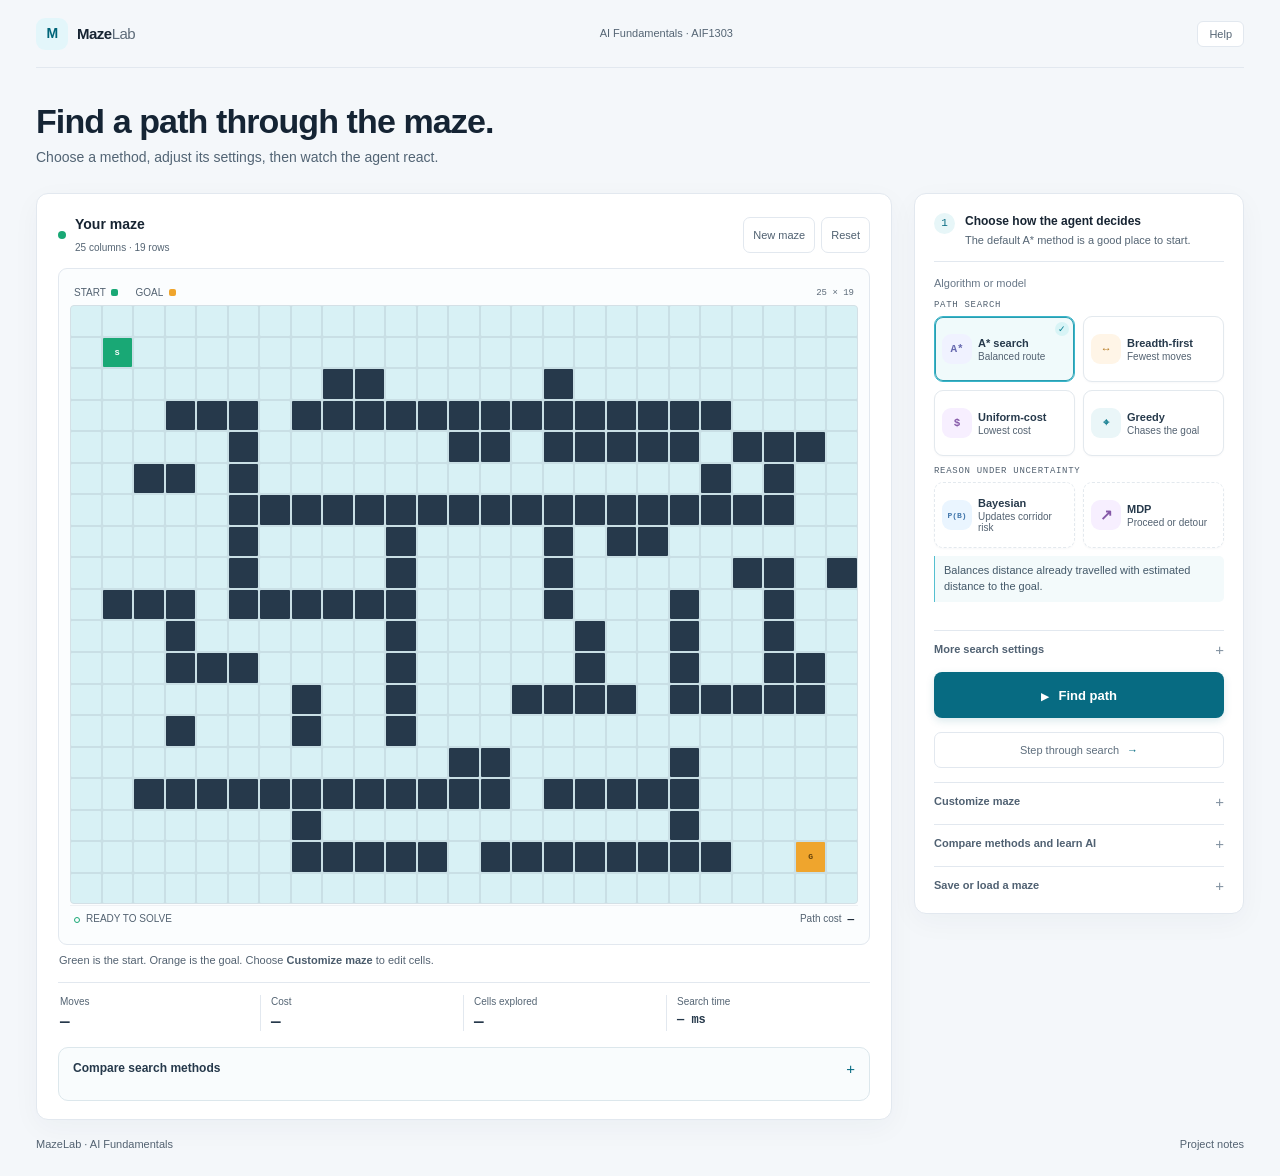
==== commit b60f92c9: "Improve MazeLab interface and inline comparison" ====
--- a/index.html
+++ b/index.html
@@ -44,6 +44,12 @@
           <div><span>Cells explored</span><b id="exploredMetric">—</b></div>
           <div class="result-time"><span>Search time</span><b><strong id="timeMetric">—</strong> ms</b></div>
         </div>
+        <details class="inline-comparison" id="inlineComparison">
+          <summary>Compare search methods</summary>
+          <p>All four methods use this maze and the same terrain costs.</p>
+          <div class="comparison-wrap"><table class="comparison"><thead><tr><th>Method</th><th>Visited</th><th>Moves</th><th>Cost</th></tr></thead><tbody id="comparisonRows"></tbody></table></div>
+          <p class="comparison-note" id="comparisonNote">A* and uniform-cost search find the lowest-cost route. BFS minimizes moves when each step costs the same; Greedy may trade route cost for fewer explored cells.</p>
+        </details>
       </section>
 
       <aside class="control-panel">
--- a/styles.css
+++ b/styles.css
@@ -31,3 +31,37 @@
 .lab-field{font-size:11px}.lab-field b{font-size:11px}.lab-kicker{font-size:10px;color:#536271}.belief-legend{font-size:10px;color:#536271}.lab-result p{font-size:12px!important}.lab-result code{font-size:10px}.lab-footnote{font-size:10px;color:#536271}.action-costs article span{font-size:10px;color:#536271}
 .mode-controls label{font-size:10px}.mode-controls label b{font-size:10px}.mode-legend{font-size:11px;border-left-width:1px;color:#554b6b}
 .primary-button{background:var(--cyan-dark)}.primary-button:hover{background:#00566a}
+
+/* Impeccable: refine the existing learning workspace and its inline comparison. */
+.app-shell{max-width:1360px;padding:0 36px}
+.topbar{height:68px}
+.brand-mark{width:32px;height:32px;border-radius:9px;font-weight:750}
+.intro{padding:34px 0 25px}
+.intro h1{font-size:34px;letter-spacing:-.9px}
+.intro-copy{max-width:58ch;font-size:14px;color:#526474}
+.workspace{grid-template-columns:minmax(0,1fr) 330px;gap:22px}
+.map-column,.control-panel{border-radius:12px;box-shadow:0 8px 28px #20374a0a}
+.map-column{padding:20px 21px 18px}
+.control-panel{padding:19px;gap:14px}
+.board-wrap{padding:11px;border-radius:9px;background:#fbfdfe}
+.maze{gap:2px;border-radius:4px;background:#c9dfe5}
+.cell{border-radius:1px}
+.algorithm-picker{gap:8px}
+.algorithm-card{min-height:66px;border-radius:9px;background:#fff;box-shadow:0 1px 2px #102b3b08}
+.algorithm-card.selected{background:#f0fafb;box-shadow:inset 0 0 0 1px #2b9eb0}
+.algorithm-symbol{border-radius:9px}
+.primary-button{height:46px;border-radius:8px;box-shadow:0 3px 8px #076b8226}
+.step-button,.quiet-button,.tool{border-radius:7px;min-height:36px}
+.inline-comparison{margin-top:16px;border:1px solid #dce7ec;border-radius:10px;padding:0 13px 11px;background:#f9fcfd}
+.inline-comparison>summary{padding:12px 1px;color:#26394b;font-size:12px;font-weight:650}
+.inline-comparison>summary:after{color:#076b82}
+.inline-comparison>p{margin:0 1px 7px;color:#536575;font-size:11px;line-height:1.5}
+.inline-comparison .comparison{margin:0;font-size:11px}
+.inline-comparison .comparison th{padding:8px 7px;color:#526474;font-size:10px;text-transform:uppercase;letter-spacing:.04em}
+.inline-comparison .comparison td{padding:9px 7px;color:#26394b;font-variant-numeric:tabular-nums}
+.inline-comparison .comparison tr.best td:first-child{color:#08785b;font-weight:700}
+.inline-comparison .comparison-note{margin:9px 1px 0;color:#455b6c;font-size:11px}
+.comparison-wrap{overflow-x:auto}
+summary:focus-visible,.primary-button:focus-visible,.step-button:focus-visible,.quiet-button:focus-visible,.tool:focus-visible{outline:3px solid #49aabd;outline-offset:2px}
+@media(max-width:900px){.app-shell{padding:0 20px}.workspace{grid-template-columns:minmax(0,1fr) 290px;gap:14px}}
+@media(max-width:700px){.app-shell{padding:0 12px}.intro{padding:24px 0 19px}.intro h1{font-size:28px}.workspace{grid-template-columns:1fr}.map-column{padding:13px}.inline-comparison{margin-top:12px}}
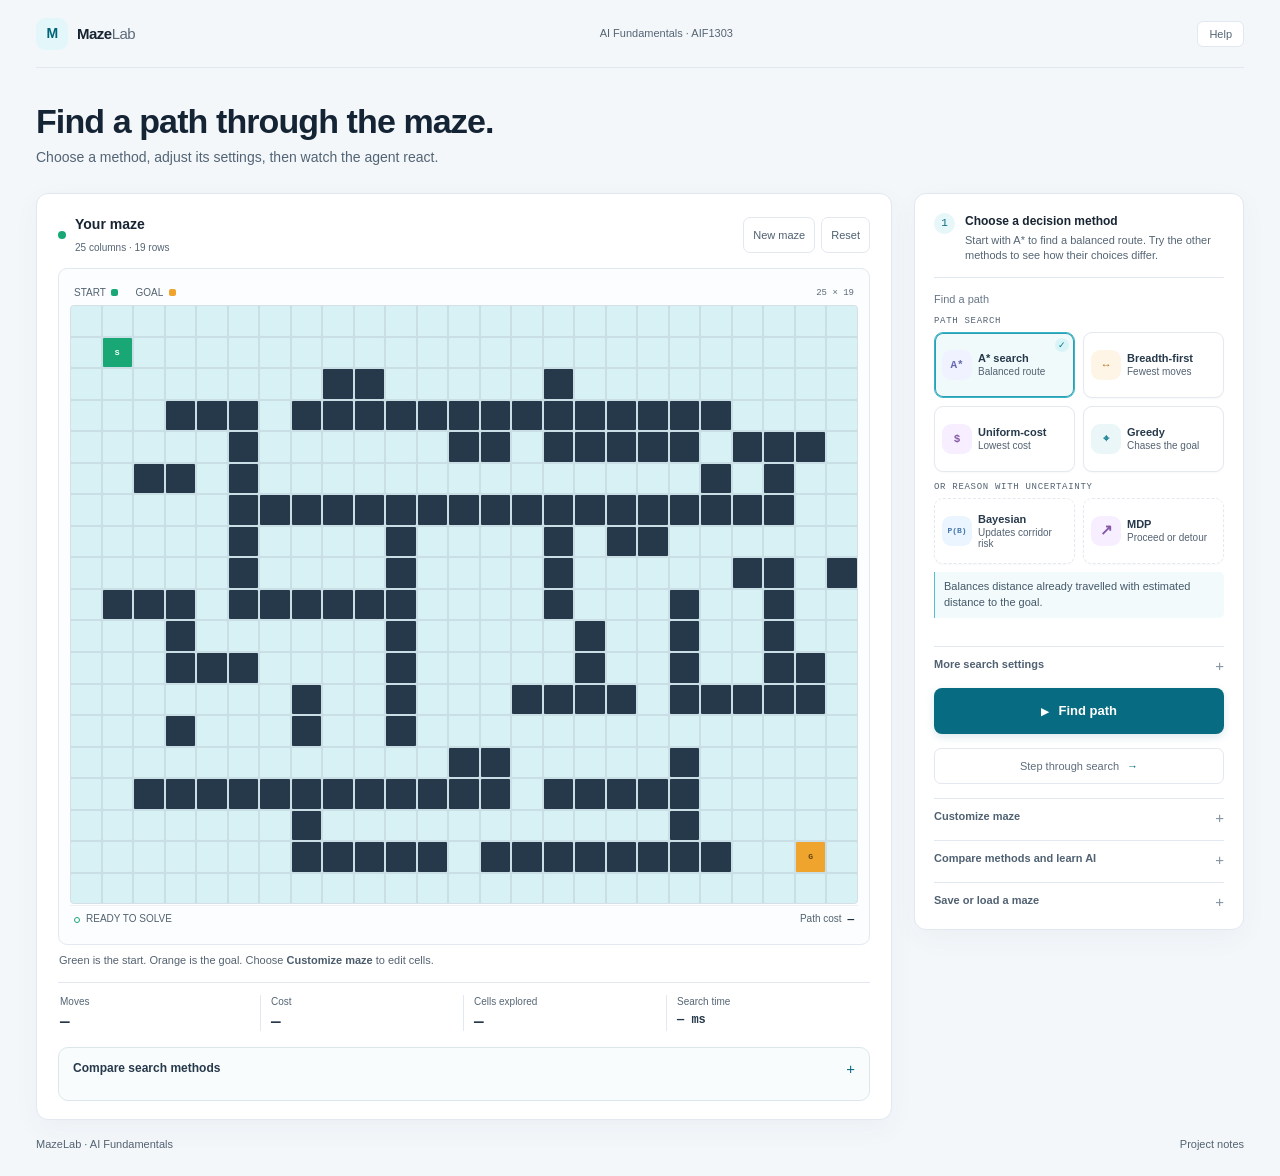
==== commit c16d6b0c: "Explain uncertainty model parameters" ====
--- a/index.html
+++ b/index.html
@@ -37,7 +37,7 @@
           <div class="board-foot"><span><i class="foot-pulse"></i><span id="runState">Ready to solve</span></span><span>Path cost <b id="pathCost">—</b></span></div>
         </div>
         <p class="edit-hint">Green is the start. Orange is the goal. Choose <b>Customize maze</b> to edit cells.</p>
-        <p class="mode-legend" id="modeLegend" hidden></p>
+        <p class="mode-legend" id="modeLegend" aria-live="polite" role="status" hidden></p>
         <div class="result-strip" aria-live="polite">
           <div><span>Moves</span><b id="lengthMetric">—</b></div>
           <div><span>Cost</span><b id="costMetric">—</b></div>
@@ -53,14 +53,14 @@
       </section>
 
       <aside class="control-panel">
-        <div class="step-label"><span>1</span><div><b>Choose how the agent decides</b><small>The default A* method is a good place to start.</small></div></div>
-        <span class="select-label">Algorithm or model</span>
+        <div class="step-label"><span>1</span><div><b>Choose a decision method</b><small>Start with A* to find a balanced route. Try the other methods to see how their choices differ.</small></div></div>
+        <span class="select-label">Find a path</span>
         <div class="algorithm-picker" role="group" aria-label="Choose an algorithm"><span class="algorithm-category">Path search</span>
           <button class="algorithm-card selected" type="button" data-algorithm="astar" aria-pressed="true"><span class="algorithm-symbol">A*</span><span class="algorithm-copy"><b>A* search</b><small>Balanced route</small></span><span class="algorithm-check">✓</span></button>
           <button class="algorithm-card" type="button" data-algorithm="bfs" aria-pressed="false"><span class="algorithm-symbol">↔</span><span class="algorithm-copy"><b>Breadth-first</b><small>Fewest moves</small></span><span class="algorithm-check">✓</span></button>
           <button class="algorithm-card" type="button" data-algorithm="ucs" aria-pressed="false"><span class="algorithm-symbol">$</span><span class="algorithm-copy"><b>Uniform-cost</b><small>Lowest cost</small></span><span class="algorithm-check">✓</span></button>
           <button class="algorithm-card" type="button" data-algorithm="greedy" aria-pressed="false"><span class="algorithm-symbol">⌖</span><span class="algorithm-copy"><b>Greedy</b><small>Chases the goal</small></span><span class="algorithm-check">✓</span></button>
-          <span class="algorithm-category">Reason under uncertainty</span>
+          <span class="algorithm-category">Or reason with uncertainty</span>
           <button class="algorithm-card advanced-card" type="button" data-algorithm="bayes" aria-pressed="false"><span class="algorithm-symbol">P(B)</span><span class="algorithm-copy"><b>Bayesian</b><small>Updates corridor risk</small></span><span class="algorithm-check">✓</span></button>
           <button class="algorithm-card advanced-card" type="button" data-algorithm="mdp" aria-pressed="false"><span class="algorithm-symbol">↗</span><span class="algorithm-copy"><b>MDP</b><small>Proceed or detour</small></span><span class="algorithm-check">✓</span></button>
         </div>
--- a/styles.css
+++ b/styles.css
@@ -65,3 +65,6 @@
 summary:focus-visible,.primary-button:focus-visible,.step-button:focus-visible,.quiet-button:focus-visible,.tool:focus-visible{outline:3px solid #49aabd;outline-offset:2px}
 @media(max-width:900px){.app-shell{padding:0 20px}.workspace{grid-template-columns:minmax(0,1fr) 290px;gap:14px}}
 @media(max-width:700px){.app-shell{padding:0 12px}.intro{padding:24px 0 19px}.intro h1{font-size:28px}.workspace{grid-template-columns:1fr}.map-column{padding:13px}.inline-comparison{margin-top:12px}}
+.mode-controls label{gap:4px;line-height:1.35}
+.mode-controls .param-help{font-size:10px;line-height:1.35;font-weight:400;color:#526474}
+.mode-controls select{margin-top:2px}
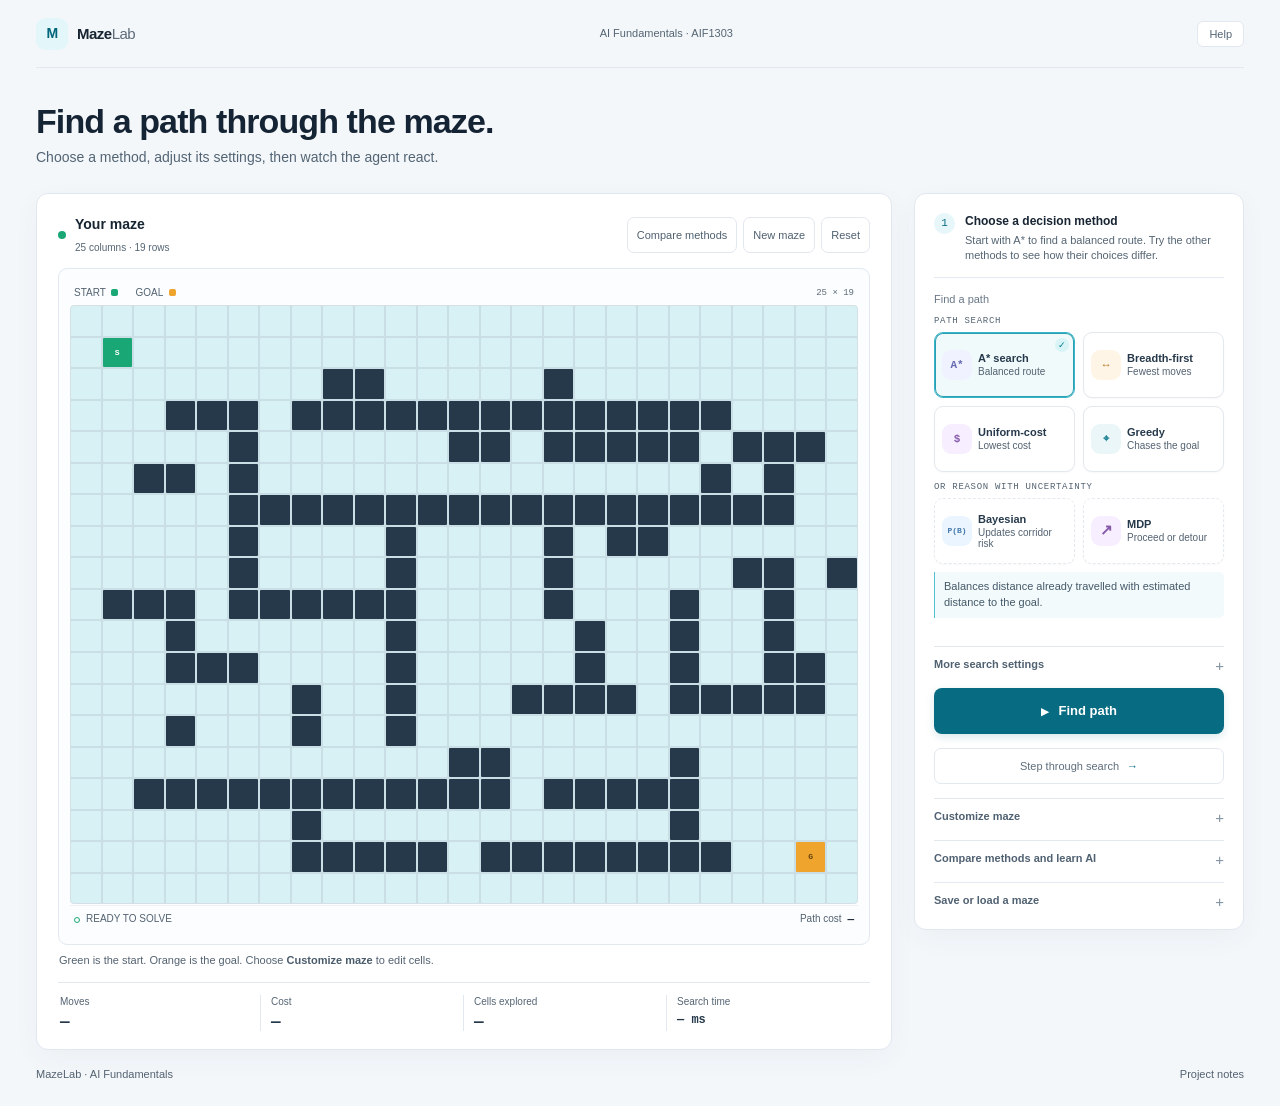
==== commit c6bf3cd7: "Show algorithm comparison as visible card" ====
--- a/index.html
+++ b/index.html
@@ -27,6 +27,7 @@
         <div class="map-toolbar">
           <div class="map-heading"><span class="map-live"></span><div><h2>Your maze</h2><span id="mapSubtitle">25 columns · 19 rows</span></div></div>
           <div class="toolbar-actions">
+            <button class="quiet-button" id="compareBtn" type="button" aria-controls="inlineComparison">Compare methods</button>
             <button class="quiet-button" id="generateBtn">New maze</button>
             <button class="quiet-button" id="resetBtn">Reset</button>
           </div>
@@ -44,12 +45,12 @@
           <div><span>Cells explored</span><b id="exploredMetric">—</b></div>
           <div class="result-time"><span>Search time</span><b><strong id="timeMetric">—</strong> ms</b></div>
         </div>
-        <details class="inline-comparison" id="inlineComparison">
-          <summary>Compare search methods</summary>
+        <section class="inline-comparison" id="inlineComparison" aria-labelledby="comparisonTitle">
+          <div class="comparison-heading"><h3 id="comparisonTitle">Search methods on this maze</h3><button id="closeComparison" type="button" aria-label="Close comparison">×</button></div>
           <p>All four methods use this maze and the same terrain costs.</p>
           <div class="comparison-wrap"><table class="comparison"><thead><tr><th>Method</th><th>Visited</th><th>Moves</th><th>Cost</th></tr></thead><tbody id="comparisonRows"></tbody></table></div>
           <p class="comparison-note" id="comparisonNote">A* and uniform-cost search find the lowest-cost route. BFS minimizes moves when each step costs the same; Greedy may trade route cost for fewer explored cells.</p>
-        </details>
+        </section>
       </section>
 
       <aside class="control-panel">
@@ -99,7 +100,7 @@
         <details class="more-details">
           <summary>Compare methods and learn AI</summary>
           <div class="details-content">
-            <button class="link-button" id="compareBtn">Compare search methods <span>↗</span></button>
+            <a class="link-button" id="compareLink" href="#inlineComparison">Compare search methods <span>↗</span></a>
             <button class="link-button" id="cspBtn">Try the constraint puzzle <span>↗</span></button>
             <button class="link-button" id="bayesBtn">Bayesian corridor lab <span>↗</span></button>
             <button class="link-button" id="mdpBtn">MDP risk lab <span>↗</span></button>
--- a/styles.css
+++ b/styles.css
@@ -68,3 +68,13 @@
 .mode-controls label{gap:4px;line-height:1.35}
 .mode-controls .param-help{font-size:10px;line-height:1.35;font-weight:400;color:#526474}
 .mode-controls select{margin-top:2px}
+.agent-cell{z-index:4;overflow:visible!important}
+.agent-marker{position:absolute;inset:1px;width:calc(100% - 2px);height:calc(100% - 2px);z-index:5;overflow:visible;filter:drop-shadow(0 1px 1px #0d344866);pointer-events:none}
+@media(prefers-reduced-motion:reduce){.cell{transition:none}}
+.inline-comparison[hidden]{display:none!important}
+.comparison-heading{display:flex;align-items:center;justify-content:space-between;padding:11px 0 8px;border-bottom:1px solid #dce7ec;margin-bottom:9px}
+.comparison-heading h3{margin:0;color:#26394b;font-size:13px;font-weight:700}
+.comparison-heading button{width:28px;height:28px;border:1px solid #dce7ec;border-radius:6px;background:#fff;color:#526474;font-size:18px;cursor:pointer}
+.comparison-heading button:hover{background:#edf5f7;color:#17384a}
+.inline-comparison{display:none}
+.inline-comparison:target{display:block}
